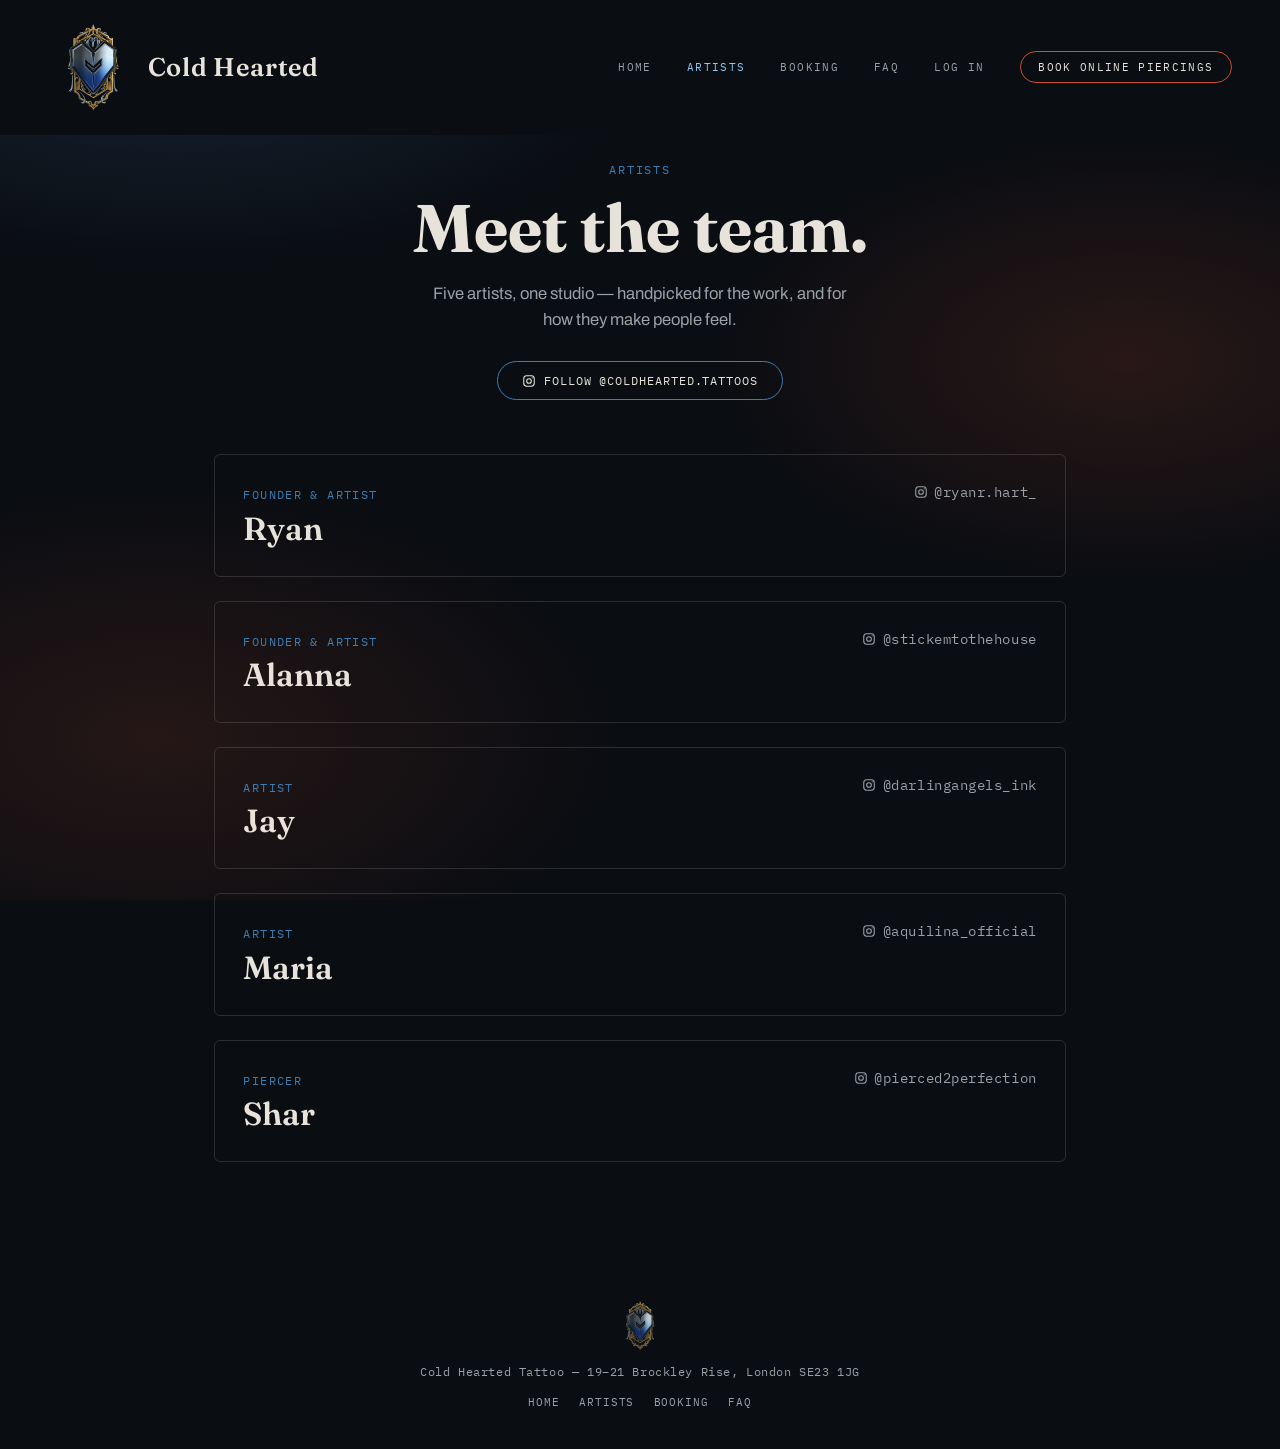
==== artists.html @ 955afc57 "Update coldhearted-tattoo" ====
<!DOCTYPE html>
<html lang="en">
<head>
<meta charset="UTF-8">
<meta name="viewport" content="width=device-width, initial-scale=1">
<title>Artists — Cold Hearted Tattoo</title>
<meta name="description" content="Meet the artists and piercer at Cold Hearted Tattoo, Brockley Rise, South East London.">
<link rel="preconnect" href="https://fonts.googleapis.com">
<link rel="preconnect" href="https://fonts.gstatic.com" crossorigin>
<link href="https://fonts.googleapis.com/css2?family=Fraunces:ital,opsz,wght@0,9..144,300;0,9..144,500;0,9..144,600;0,9..144,700;1,9..144,500&family=Archivo:wght@400;500;600&family=IBM+Plex+Mono:wght@400;500&display=swap" rel="stylesheet">
<link rel="stylesheet" href="css/style.css">
</head>
<body class="static-page artists-page">

<header class="site-header scrolled">
  <nav>
    <a href="index.html" class="nav-mark">
      <img src="assets/logo-mark.png" alt="Cold Hearted Tattoo mark">
      <span>Cold Hearted</span>
    </a>
    <div class="nav-links">
      <a href="index.html">Home</a>
      <a href="artists.html" class="nav-current">Artists</a>
      <a href="booking.html">Booking</a>
      <a href="faq.html">FAQ</a>
      <a href="login.html">Log In</a>
      <a href="piercings.html" class="nav-cta">Book Online Piercings</a>
    </div>
  </nav>
</header>

<main>
  <section class="static-hero">
    <span class="section-label">Artists</span>
    <h1>Meet the team.</h1>
    <p>Five artists, one studio — handpicked for the work, and for how they make people feel.</p>
    <a class="instagram-follow" href="https://www.instagram.com/coldhearted.tattoos/" target="_blank" rel="noopener">
      <svg viewBox="0 0 24 24" fill="none" stroke="currentColor" stroke-width="1.8"><rect x="3" y="3" width="18" height="18" rx="5"/><circle cx="12" cy="12" r="4"/><circle cx="17.5" cy="6.5" r="1" fill="currentColor" stroke="none"/></svg>
      Follow @coldhearted.tattoos
    </a>
  </section>

  <section class="static-content">
    <div class="artist-list">
      <div class="artist-card">
        <div class="artist-card-head">
          <div>
            <span class="artist-role">Founder &amp; Artist</span>
            <h2>Ryan</h2>
          </div>
          <a class="artist-instagram" href="https://www.instagram.com/ryanr.hart_/" target="_blank" rel="noopener">
            <svg viewBox="0 0 24 24" fill="none" stroke="currentColor" stroke-width="1.8"><rect x="3" y="3" width="18" height="18" rx="5"/><circle cx="12" cy="12" r="4"/><circle cx="17.5" cy="6.5" r="1" fill="currentColor" stroke="none"/></svg>
            @ryanr.hart_
          </a>
        </div>
      </div>

      <div class="artist-card">
        <div class="artist-card-head">
          <div>
            <span class="artist-role">Founder &amp; Artist</span>
            <h2>Alanna</h2>
          </div>
          <a class="artist-instagram" href="https://www.instagram.com/stickemtothehouse/" target="_blank" rel="noopener">
            <svg viewBox="0 0 24 24" fill="none" stroke="currentColor" stroke-width="1.8"><rect x="3" y="3" width="18" height="18" rx="5"/><circle cx="12" cy="12" r="4"/><circle cx="17.5" cy="6.5" r="1" fill="currentColor" stroke="none"/></svg>
            @stickemtothehouse
          </a>
        </div>
      </div>

      <div class="artist-card">
        <div class="artist-card-head">
          <div>
            <span class="artist-role">Artist</span>
            <h2>Jay</h2>
          </div>
          <a class="artist-instagram" href="https://www.instagram.com/darlingangels_ink/" target="_blank" rel="noopener">
            <svg viewBox="0 0 24 24" fill="none" stroke="currentColor" stroke-width="1.8"><rect x="3" y="3" width="18" height="18" rx="5"/><circle cx="12" cy="12" r="4"/><circle cx="17.5" cy="6.5" r="1" fill="currentColor" stroke="none"/></svg>
            @darlingangels_ink
          </a>
        </div>
      </div>

      <div class="artist-card">
        <div class="artist-card-head">
          <div>
            <span class="artist-role">Artist</span>
            <h2>Maria</h2>
          </div>
          <a class="artist-instagram" href="https://www.instagram.com/aquilina_official/" target="_blank" rel="noopener">
            <svg viewBox="0 0 24 24" fill="none" stroke="currentColor" stroke-width="1.8"><rect x="3" y="3" width="18" height="18" rx="5"/><circle cx="12" cy="12" r="4"/><circle cx="17.5" cy="6.5" r="1" fill="currentColor" stroke="none"/></svg>
            @aquilina_official
          </a>
        </div>
      </div>

      <div class="artist-card">
        <div class="artist-card-head">
          <div>
            <span class="artist-role">Piercer</span>
            <h2>Shar</h2>
          </div>
          <a class="artist-instagram" href="https://www.instagram.com/pierced2perfection/" target="_blank" rel="noopener">
            <svg viewBox="0 0 24 24" fill="none" stroke="currentColor" stroke-width="1.8"><rect x="3" y="3" width="18" height="18" rx="5"/><circle cx="12" cy="12" r="4"/><circle cx="17.5" cy="6.5" r="1" fill="currentColor" stroke="none"/></svg>
            @pierced2perfection
          </a>
        </div>
      </div>
    </div>
  </section>
</main>

<footer class="site-footer">
  <img src="assets/logo-mark.png" alt="Cold Hearted Tattoo mark" class="footer-mark">
  <p>Cold Hearted Tattoo — 19–21 Brockley Rise, London SE23 1JG</p>
  <div class="footer-links">
    <a href="index.html">Home</a>
    <a href="artists.html">Artists</a>
    <a href="booking.html">Booking</a>
    <a href="faq.html">FAQ</a>
  </div>
</footer>

</body>
</html>
---- css/style.css ----
:root {
  --ink: #0A0D12;
  --ink-raised: #12161D;
  --steel: #3E7CB1;
  --frost: #8FC8F0;
  --ember: #C8502E;
  --ember-bright: #E06A44;
  --brass: #B99A4B;
  --bone: #E7E3DA;
  --bone-dim: #9AA0A8;

  --font-display: 'Fraunces', ui-serif, serif;
  --font-body: 'Archivo', -apple-system, sans-serif;
  --font-mono: 'IBM Plex Mono', ui-monospace, monospace;
}

* { box-sizing: border-box; }
html { scroll-behavior: auto; }
body {
  margin: 0;
  background:
    radial-gradient(ellipse 60% 38% at 14% 6%, rgba(62, 124, 177, 0.20), transparent 62%),
    radial-gradient(ellipse 55% 42% at 88% 40%, rgba(200, 80, 46, 0.16), transparent 60%),
    radial-gradient(ellipse 60% 46% at 12% 82%, rgba(200, 80, 46, 0.14), transparent 62%),
    var(--ink);
  background-attachment: fixed;
  color: var(--bone);
  font-family: var(--font-body);
  overflow-x: hidden;
}
img { max-width: 100%; display: block; }
a { color: inherit; text-decoration: none; }

a:focus-visible,
button:focus-visible {
  outline: 2px solid var(--frost);
  outline-offset: 3px;
}

/* ---------- Loader ---------- */
#loader {
  position: fixed; inset: 0; z-index: 9999;
  background: var(--ink);
  display: flex; flex-direction: column; align-items: center; justify-content: center;
  gap: 1.5rem;
  transition: opacity 0.6s ease, visibility 0.6s ease;
}
#loader.hidden { opacity: 0; visibility: hidden; pointer-events: none; }
.loader-brand {
  font-family: var(--font-display);
  font-weight: 600;
  font-size: clamp(1.5rem, 4vw, 2.5rem);
  letter-spacing: 0.04em;
  color: var(--bone);
}
#loader-bar {
  width: min(280px, 60vw);
  height: 1px;
  background: rgba(231, 227, 218, 0.15);
  position: relative;
}
#loader-bar-fill {
  position: absolute; left: 0; top: 0; bottom: 0;
  width: 0%;
  background: var(--steel);
  transition: width 0.15s linear;
}
#loader-percent {
  font-family: var(--font-mono);
  font-size: 0.75rem;
  letter-spacing: 0.1em;
  color: var(--bone-dim);
}

/* ---------- Header ---------- */
.site-header {
  position: fixed; top: 0; left: 0; right: 0; z-index: 500;
  padding: 1.4rem clamp(1.25rem, 4vw, 3rem);
  background: linear-gradient(to bottom, rgba(10,13,18,0.85), transparent);
}
/* Past the hero, section text can drift up near the header as it scrolls out
   (see setupSectionAnimation in app.js) -- the fade-to-transparent gradient
   doesn't fully occlude it. Once scrolled, switch to a solid fill so the nav
   always stays legible; the transparent-over-hero look is only needed at the
   very top anyway. */
.site-header.scrolled { background: var(--ink); }
.site-header nav {
  display: flex; align-items: center; justify-content: space-between;
}
.nav-mark { display: flex; align-items: center; gap: 0.6rem; }
.nav-mark img { width: 90px; height: 90px; object-fit: contain; }
.nav-mark span {
  font-family: var(--font-display); font-weight: 600;
  font-size: 1.6rem; letter-spacing: 0.03em;
}
.nav-links { display: flex; align-items: center; gap: clamp(1.2rem, 3vw, 2.2rem); }
.nav-links a {
  font-family: var(--font-mono); font-size: 0.7rem;
  letter-spacing: 0.12em; text-transform: uppercase;
  color: var(--bone-dim);
  transition: color 0.25s ease;
}
.nav-links a:hover { color: var(--frost); }
.nav-links a.nav-current { color: var(--frost); }
.nav-external::after { content: " \2197"; font-size: 0.85em; }
.nav-cta {
  border: 1px solid var(--ember); border-radius: 999px;
  padding: 0.5rem 1.1rem; color: var(--bone) !important;
}
.nav-cta:hover { background: var(--ember); color: var(--ink) !important; }

/* ---------- Hero ---------- */
.hero-standalone {
  position: relative; z-index: 10;
  height: 100vh; width: 100%;
  background: var(--ink);
  display: flex; flex-direction: column; align-items: center; justify-content: center;
  text-align: center; padding: 0 1.5rem;
}
.hero-standalone .section-label {
  font-family: var(--font-mono); font-size: 0.75rem; letter-spacing: 0.18em;
  text-transform: uppercase; color: var(--steel); margin-bottom: 1.4rem;
}
.hero-heading {
  font-family: var(--font-display); font-weight: 700; font-style: normal;
  font-size: clamp(3.2rem, 12vw, 9rem);
  line-height: 0.92; letter-spacing: -0.01em;
  margin: 0; color: var(--bone);
}
.hero-heading span { display: inline-block; }
.hero-heading span:last-child { color: var(--frost); }
.hero-sub {
  font-family: var(--font-mono); font-size: clamp(0.75rem, 1.4vw, 0.95rem);
  letter-spacing: 0.4em; color: var(--bone-dim);
  margin: 0.8rem 0 0;
}
.hero-tagline {
  font-family: var(--font-body); font-style: italic;
  font-size: clamp(1rem, 1.6vw, 1.2rem); color: var(--bone-dim);
  max-width: 32ch; margin: 1.6rem 0 0;
}
.scroll-indicator {
  position: absolute; bottom: clamp(1.5rem, 4vh, 3rem); left: 50%; transform: translateX(-50%);
  display: flex; flex-direction: column; align-items: center; gap: 0.5rem;
  color: var(--bone-dim);
}
.scroll-indicator span { font-family: var(--font-mono); font-size: 0.65rem; letter-spacing: 0.2em; text-transform: uppercase; }
.scroll-indicator svg { animation: bob 2s ease-in-out infinite; }
@keyframes bob { 0%,100% { transform: translateY(0); } 50% { transform: translateY(6px); } }

/* ---------- Badge ---------- */
.canvas-wrap {
  position: fixed; inset: 0; z-index: 1;
  display: flex; align-items: center; justify-content: center;
  background: var(--ink);
  -webkit-perspective: 1800px;
  perspective: 1800px;
}
.badge-stage {
  position: relative;
  -webkit-transform-style: preserve-3d;
  transform-style: preserve-3d;
  will-change: transform;
}
.badge-face {
  position: absolute; inset: 0;
  width: 100%; height: 100%;
  display: block;
  -webkit-backface-visibility: hidden;
  backface-visibility: hidden;
}
.badge-front { transform: rotateY(0deg); }
/* Local +180 cancels the stage's own +180 at the halfway point, so the back
   face reads right-side-up instead of mirrored -- not a horizontally
   flipped image, the two rotations just add up to a net 0deg. */
.badge-back { transform: rotateY(180deg); }

/* ---------- Dark overlay ---------- */
#dark-overlay {
  position: fixed; inset: 0; z-index: 2;
  background: var(--ink);
  opacity: 0; pointer-events: none;
}

/* ---------- Marquee ---------- */
.marquee-wrap {
  position: fixed; top: 80%; left: 0; width: 100%; z-index: 4;
  transform: translateY(-50%);
  overflow: hidden; white-space: nowrap; pointer-events: none;
  opacity: 0;
}
.marquee-text {
  display: inline-block;
  font-family: var(--font-display); font-weight: 600; font-style: italic;
  font-size: 5.5vw; letter-spacing: -0.01em; text-transform: uppercase;
  color: transparent;
  -webkit-text-stroke: 1.5px rgba(231, 227, 218, 0.5);
}

/* ---------- Scroll container & sections ---------- */
#scroll-container { position: relative; height: 800vh; z-index: 3; }
.scroll-section {
  position: absolute; top: 0; left: 0; width: 100%;
}
/* The badge is a wide horizontal lockup (~1.8:1), not a tall/narrow product --
   at any scale that keeps it legible it spans most of the viewport width, so
   side-by-side left/right text zones would collide with it. Content instead
   sits in a band above or below the badge's vertical center. */
.align-top, .align-bottom {
  padding-left: clamp(1.5rem, 8vw, 9rem);
  padding-right: clamp(1.5rem, 8vw, 9rem);
}
.align-top .section-inner, .align-bottom .section-inner { max-width: 21rem; }
.align-top { align-items: flex-start; padding-top: clamp(3rem, 9vh, 6rem); }
.align-bottom { align-items: flex-end; padding-bottom: clamp(5rem, 16vh, 10rem); }
/* Mirrors the left-hand text column but on the right, for supporting imagery
   paired alongside a text section at the same enter/leave window. */
.side-right { justify-content: flex-end; }
.section-media-img {
  width: 20rem; max-width: 70vw;
  border-radius: 6px;
  border: 1px solid rgba(231, 227, 218, 0.15);
  box-shadow: 0 20px 60px rgba(0, 0, 0, 0.45);
}

.section-content { display: flex; min-height: 88vh; }
.section-label {
  display: block; font-family: var(--font-mono); font-size: 0.72rem;
  letter-spacing: 0.16em; text-transform: uppercase;
  margin-bottom: 1rem; color: var(--accent, var(--steel));
}
.section-heading {
  font-family: var(--font-display); font-weight: 600;
  font-size: clamp(1.9rem, 3.6vw, 3.4rem); line-height: 1.08;
  margin: 0 0 1.1rem; color: var(--bone);
}
.section-body {
  font-family: var(--font-body); font-size: clamp(0.95rem, 1.15vw, 1.08rem);
  line-height: 1.6; color: var(--bone-dim); margin: 0;
}
.section-note {
  font-family: var(--font-mono); font-size: 0.8rem; letter-spacing: 0.06em;
  color: var(--accent, var(--steel)); margin-top: 1.2rem;
}

.scroll-section:nth-of-type(1) { --accent: var(--steel); }
.scroll-section:nth-of-type(2) { --accent: #8A6E7C; }
.scroll-section:nth-of-type(3) { --accent: var(--ember); }
.scroll-section:nth-of-type(5) { --accent: var(--steel); }

/* Stats */
.section-stats {
  min-height: 70vh; display: flex; align-items: center; justify-content: center;
}
.stats-grid {
  display: flex; gap: clamp(2.5rem, 6vw, 6rem); text-align: center;
}
.stat { display: flex; flex-direction: column; align-items: center; }
.stat-number {
  font-family: var(--font-display); font-weight: 700;
  font-size: clamp(3rem, 7vw, 5.5rem); color: var(--frost); line-height: 1;
}
.stat-label {
  font-family: var(--font-mono); font-size: 0.72rem; letter-spacing: 0.1em;
  text-transform: uppercase; color: var(--bone-dim); margin-top: 0.8rem;
}

/* CTA */
.section-cta {
  min-height: 80vh; display: flex; align-items: center; justify-content: center;
  text-align: center;
}
.section-cta .section-inner { max-width: 42rem; display: flex; flex-direction: column; align-items: center; }
.cta-seal {
  width: clamp(96px, 12vw, 160px); margin-bottom: 1.6rem;
  filter: drop-shadow(0 0 28px rgba(200, 80, 46, 0.35));
}
.section-cta .section-label { color: var(--ember-bright); text-align: center; }
.cta-heading {
  font-family: var(--font-display); font-weight: 700;
  font-size: clamp(2.4rem, 6vw, 5rem); line-height: 1; color: var(--bone);
  margin: 0 0 2rem;
}
.cta-links { display: flex; flex-direction: column; align-items: center; gap: 1rem; }
.cta-button {
  font-family: var(--font-body); font-weight: 600; font-size: 1.05rem;
  background: var(--ember); color: var(--ink);
  padding: 1rem 2.2rem; border-radius: 999px;
  transition: background 0.25s ease, transform 0.25s ease;
}
.cta-button:hover { background: var(--ember-bright); transform: translateY(-2px); }
.cta-phone {
  font-family: var(--font-mono); font-size: 0.85rem; letter-spacing: 0.06em;
  color: var(--bone-dim);
}
.cta-phone:hover { color: var(--frost); }

/* ---------- Footer ---------- */
.site-footer {
  position: relative; z-index: 3;
  background: var(--ink);
  padding: 3rem 1.5rem 2.5rem;
  display: flex; flex-direction: column; align-items: center; gap: 0.8rem;
  text-align: center;
}
.footer-mark { width: 51px; height: 51px; object-fit: contain; opacity: 0.85; }
.site-footer p {
  font-family: var(--font-mono); font-size: 0.72rem; letter-spacing: 0.05em;
  color: var(--bone-dim); margin: 0;
}
.footer-links { display: flex; gap: 1.2rem; margin-top: 0.2rem; }
.footer-links a {
  font-family: var(--font-mono); font-size: 0.7rem; letter-spacing: 0.08em;
  text-transform: uppercase; color: var(--bone-dim);
}
.footer-links a:hover { color: var(--frost); }

/* ---------- Studio Updates ---------- */
.studio-updates {
  position: relative; z-index: 3; background: var(--ink-raised);
  padding: clamp(3rem, 7vh, 5rem) clamp(1.5rem, 8vw, 9rem);
  max-width: 54rem; margin: 0 auto;
}
.studio-updates .section-label { color: var(--ember-bright); }
.studio-updates p {
  font-family: var(--font-body); font-size: 0.98rem; line-height: 1.7;
  color: var(--bone-dim); margin: 0 0 1rem;
}
.studio-updates p:last-child { margin-bottom: 0; }

/* ---------- Gallery ---------- */
.gallery-section {
  position: relative; z-index: 3; background: var(--ink);
  padding: clamp(4rem, 8vh, 6rem) 0 clamp(2rem, 5vh, 3rem);
}
.gallery-label { display: block; text-align: center; }
.gallery-carousel {
  position: relative; display: flex; align-items: center; gap: 1rem;
  max-width: 76rem; margin: 1.5rem auto 0; padding: 0 clamp(1rem, 4vw, 2rem);
}
.gallery-track {
  display: flex; gap: 1rem; flex: 1;
  overflow-x: auto; overflow-y: hidden; scroll-behavior: smooth;
  scroll-snap-type: x mandatory;
  scrollbar-width: none; -ms-overflow-style: none;
}
.gallery-track::-webkit-scrollbar { display: none; }
.gallery-track img {
  width: calc((100% - 2rem) / 3); flex: 0 0 calc((100% - 2rem) / 3);
  aspect-ratio: 3 / 4; object-fit: cover; border-radius: 2px;
  scroll-snap-align: start;
}
.gallery-arrow {
  flex-shrink: 0; width: 2.6rem; height: 2.6rem; border-radius: 999px;
  border: 1px solid rgba(231, 227, 218, 0.25); background: transparent;
  color: var(--bone); font-size: 1.4rem; line-height: 1; cursor: pointer;
  display: flex; align-items: center; justify-content: center;
  transition: border-color 0.25s ease, color 0.25s ease;
}
.gallery-arrow:hover { border-color: var(--frost); color: var(--frost); }

/* ---------- Static pages (Booking, FAQ, Log In, Piercings) ---------- */
.static-page .site-header { background: var(--ink); }
.static-hero {
  /* Generous, viewport-independent minimum so the label/heading always clear
     the fixed header, regardless of exact window size. */
  padding: clamp(10rem, 18vh, 13rem) clamp(1.5rem, 8vw, 9rem) clamp(3rem, 6vh, 4rem);
  max-width: 48rem;
}
.static-hero .section-label { color: var(--steel); }
.static-hero h1 {
  font-family: var(--font-display); font-weight: 700;
  font-size: clamp(2.4rem, 6vw, 4.2rem); line-height: 1.05; color: var(--bone);
  margin: 0 0 1rem;
}
.static-hero p {
  font-family: var(--font-body); font-size: clamp(1rem, 1.3vw, 1.15rem);
  color: var(--bone-dim); line-height: 1.6; max-width: 42ch; margin: 0;
}
.static-content { padding: 0 clamp(1.5rem, 8vw, 9rem) clamp(5rem, 10vh, 7rem); max-width: 48rem; }

/* Booking */
.booking-hours { display: flex; flex-direction: column; gap: 0; margin: 0 0 3rem; }
.booking-hours-row {
  display: flex; justify-content: space-between; align-items: baseline; gap: 1.5rem;
  font-family: var(--font-mono); font-size: 0.85rem; letter-spacing: 0.04em;
  color: var(--bone-dim); padding: 0.7rem 0;
  border-bottom: 1px solid rgba(231, 227, 218, 0.1);
}
.booking-hours-row span:first-child { color: var(--bone); flex: 0 0 auto; min-width: 9.5rem; }
.booking-hours-row span:last-child { text-align: right; line-height: 1.6; }
.booking-steps { display: grid; grid-template-columns: repeat(2, 1fr); gap: 1.5rem; margin: 0 0 3rem; }
.booking-step { padding: 1.5rem; border: 1px solid rgba(231, 227, 218, 0.12); border-radius: 4px; }
.booking-step-num { font-family: var(--font-mono); font-size: 0.75rem; color: var(--ember-bright); letter-spacing: 0.1em; }
.booking-step h3 { font-family: var(--font-display); font-weight: 600; font-size: 1.15rem; color: var(--bone); margin: 0.5rem 0 0.4rem; }
.booking-step p { font-size: 0.92rem; color: var(--bone-dim); margin: 0; line-height: 1.5; }
.booking-contact { display: flex; flex-direction: column; align-items: flex-start; gap: 1rem; margin-top: auto; }

/* FAQ */
.faq-group { margin: 0 0 3rem; }
.faq-group h2 {
  font-family: var(--font-mono); font-size: 0.78rem; letter-spacing: 0.14em;
  text-transform: uppercase; color: var(--steel); margin: 0 0 1.2rem;
}
.faq-item { border-bottom: 1px solid rgba(231, 227, 218, 0.12); padding: 1.1rem 0; }
.faq-item summary {
  font-family: var(--font-display); font-weight: 600; font-size: 1.05rem;
  color: var(--bone); cursor: pointer; list-style: none;
  display: flex; justify-content: space-between; align-items: center; gap: 1rem;
}
.faq-item summary::-webkit-details-marker { display: none; }
.faq-item summary::after {
  content: "+"; font-family: var(--font-mono); font-size: 1.2rem;
  color: var(--bone-dim); flex-shrink: 0; transition: transform 0.25s ease;
}
.faq-item[open] summary::after { transform: rotate(45deg); }
.faq-item p { font-family: var(--font-body); font-size: 0.95rem; color: var(--bone-dim); line-height: 1.6; margin: 0.8rem 0 0; }

/* FAQ page uses the full width rather than a left-pinned column -- wider,
   centered content block; hero copy centered, answers stay left-aligned
   since centered paragraph text is harder to read. */
.faq-page .static-hero, .faq-page .static-content { max-width: 66rem; margin-left: auto; margin-right: auto; }
.faq-page .static-hero { text-align: center; }
.faq-page .static-hero p { margin-left: auto; margin-right: auto; }
@media (min-width: 900px) {
  .faq-items { display: grid; grid-template-columns: 1fr 1fr; column-gap: 3rem; }
  .faq-item--full { grid-column: 1 / -1; }
}

/* Booking page: wider, two-column so the Contact form sits beside the
   hours/steps text rather than stacked beneath everything. */
.booking-page .static-hero, .booking-page .static-content { max-width: 64rem; margin-left: auto; margin-right: auto; }
.booking-layout { display: grid; grid-template-columns: 1.1fr 1fr; gap: 3.5rem; align-items: stretch; }
.booking-main { display: flex; flex-direction: column; }

/* Contact form (Booking page) */
.contact-form-section {
  margin-top: 3rem;
  padding: 1.75rem;
  border: 1px solid rgba(231, 227, 218, 0.15);
  border-radius: 6px;
}
.booking-aside .contact-form-section { margin-top: 0; }
.contact-form-section h2 {
  font-family: var(--font-display); font-weight: 600; font-size: 1.6rem;
  color: var(--bone); margin: 0 0 1.5rem;
}
.contact-form { display: flex; flex-direction: column; gap: 1.4rem; max-width: 34rem; }
.contact-form-row { display: flex; gap: 1.4rem; }
.contact-form-row .field { flex: 1; }
.field { display: flex; flex-direction: column; gap: 0.5rem; }
.field label {
  font-family: var(--font-mono); font-size: 0.72rem; letter-spacing: 0.08em;
  text-transform: uppercase; color: var(--bone-dim);
}
.field input, .field textarea {
  font-family: var(--font-body); font-size: 0.95rem; color: var(--bone);
  background: transparent; border: none; border-bottom: 1px solid rgba(231, 227, 218, 0.25);
  padding: 0.5rem 0.1rem; resize: vertical;
}
.field input:focus, .field textarea:focus {
  outline: none; border-bottom-color: var(--frost);
}
.contact-form button.cta-button { align-self: flex-start; border: none; cursor: pointer; margin-top: 0.5rem; }

/* Map (Booking page) -- nested in the aside, below the Contact form. */
.map-section {
  margin-top: 1.75rem;
  padding: 1.75rem;
  border: 1px solid rgba(231, 227, 218, 0.15);
  border-radius: 6px;
}
.map-section-head {
  display: flex; flex-wrap: wrap; align-items: baseline; justify-content: space-between;
  gap: 1rem; margin: 0 0 1.25rem;
}
.map-section-head h2 {
  font-family: var(--font-display); font-weight: 600; font-size: 1.6rem;
  color: var(--bone); margin: 0;
}
.map-embed {
  position: relative; width: 100%; aspect-ratio: 1 / 1;
  border-radius: 4px; overflow: hidden;
  border: 1px solid rgba(231, 227, 218, 0.12);
}
.map-embed iframe { position: absolute; inset: 0; width: 100%; height: 100%; border: 0; }
.map-directions {
  display: inline-flex; align-items: center; gap: 0.4rem;
  font-family: var(--font-mono); font-size: 0.8rem; letter-spacing: 0.05em;
  color: var(--bone-dim);
}
.map-directions:hover { color: var(--frost); }

/* Artists page -- same wide, centered treatment as FAQ. */
.artists-page .static-hero, .artists-page .static-content { max-width: 66rem; margin-left: auto; margin-right: auto; }
.artists-page .static-hero { text-align: center; }
.artists-page .static-hero p { margin-left: auto; margin-right: auto; }

.instagram-follow {
  display: inline-flex; align-items: center; gap: 0.5rem;
  margin-top: 1.75rem;
  font-family: var(--font-mono); font-size: 0.72rem; letter-spacing: 0.08em; text-transform: uppercase;
  color: var(--bone); border: 1px solid var(--steel); border-radius: 999px;
  padding: 0.7rem 1.5rem;
  transition: background 0.25s ease, color 0.25s ease;
}
.instagram-follow:hover { background: var(--steel); color: var(--ink); }
.instagram-follow svg { width: 14px; height: 14px; flex-shrink: 0; }

.artist-list { display: flex; flex-direction: column; gap: 1.5rem; }
.artist-card {
  padding: 1.75rem;
  border: 1px solid rgba(231, 227, 218, 0.15);
  border-radius: 6px;
}
.artist-card-head {
  display: flex; flex-wrap: wrap; align-items: baseline; justify-content: space-between; gap: 1rem;
}
.artist-role {
  display: block;
  font-family: var(--font-mono); font-size: 0.72rem; letter-spacing: 0.12em; text-transform: uppercase;
  color: var(--steel); margin: 0 0 0.4rem;
}
.artist-card-head h2 {
  font-family: var(--font-display); font-weight: 600; font-size: 2rem;
  color: var(--bone); margin: 0;
}
.artist-instagram {
  display: inline-flex; align-items: center; gap: 0.4rem;
  font-family: var(--font-mono); font-size: 0.85rem; letter-spacing: 0.04em;
  color: var(--bone-dim);
}
.artist-instagram svg { width: 14px; height: 14px; flex-shrink: 0; }
.artist-instagram:hover { color: var(--frost); }
.artist-highlights {
  display: grid; grid-template-columns: repeat(auto-fill, minmax(220px, 1fr)); gap: 1rem;
  margin-top: 1.5rem;
}
.artist-highlights .instagram-media { margin: 0 !important; width: 100% !important; min-width: 0 !important; }
@media (max-width: 600px) {
  .artist-card-head { flex-direction: column; align-items: flex-start; gap: 0.6rem; }
}

/* Price list (Piercings page) */
.price-group { margin: 0 0 2.5rem; }
.price-group h2 {
  font-family: var(--font-mono); font-size: 0.78rem; letter-spacing: 0.14em;
  text-transform: uppercase; color: var(--steel); margin: 0 0 1rem;
}
.price-row {
  display: flex; justify-content: space-between; gap: 1.5rem;
  padding: 0.7rem 0; border-bottom: 1px solid rgba(231, 227, 218, 0.1);
  font-family: var(--font-body); font-size: 0.95rem; color: var(--bone);
}
.price-row span:last-child { color: var(--bone-dim); font-family: var(--font-mono); font-size: 0.85rem; white-space: nowrap; }
.price-note {
  font-family: var(--font-body); font-size: 0.92rem; color: var(--bone-dim);
  line-height: 1.6; margin: 0 0 2.5rem;
}

/* ---------- Reduced motion ---------- */
@media (prefers-reduced-motion: reduce) {
  .scroll-indicator svg { animation: none; }
  #loader { transition: none; }
  * { scroll-behavior: auto !important; }
}

/* ---------- Mobile ---------- */
@media (max-width: 768px) {
  #scroll-container { height: 550vh; }
  .align-top, .align-bottom { padding-left: 6vw; padding-right: 6vw; align-items: center; }
  .align-top .section-inner, .align-bottom .section-inner { max-width: 100%; }
  .section-content { text-align: center; justify-content: center; }
  .section-content .section-inner { display: flex; flex-direction: column; align-items: center; }
  .scroll-section {
    background: rgba(10, 13, 18, 0.72);
    backdrop-filter: blur(2px);
    padding-top: 3rem; padding-bottom: 3rem;
  }
  .marquee-text { font-size: 8vw; }
  .stats-grid { flex-direction: column; gap: 2.5rem; }
  .nav-links { gap: 1rem; }
  .nav-links a:not(.nav-cta) { display: none; }
  .gallery-track img { width: 100%; flex: 0 0 100%; }
  /* Shares Who We Are's exact scroll window (see data-enter/leave in
     index.html), so on mobile -- where sections collapse to one centered
     column -- both would stack on top of each other at the same position.
     Simplest fix: keep the portfolio image a desktop-only accent, same as
     how the main nav links already simplify away on mobile. */
  .section-media { display: none; }
  .booking-steps { grid-template-columns: 1fr; }
  .static-hero, .static-content { padding-left: 6vw; padding-right: 6vw; }
  .contact-form-row { flex-direction: column; gap: 1.4rem; }
  .booking-layout { grid-template-columns: 1fr; }
}
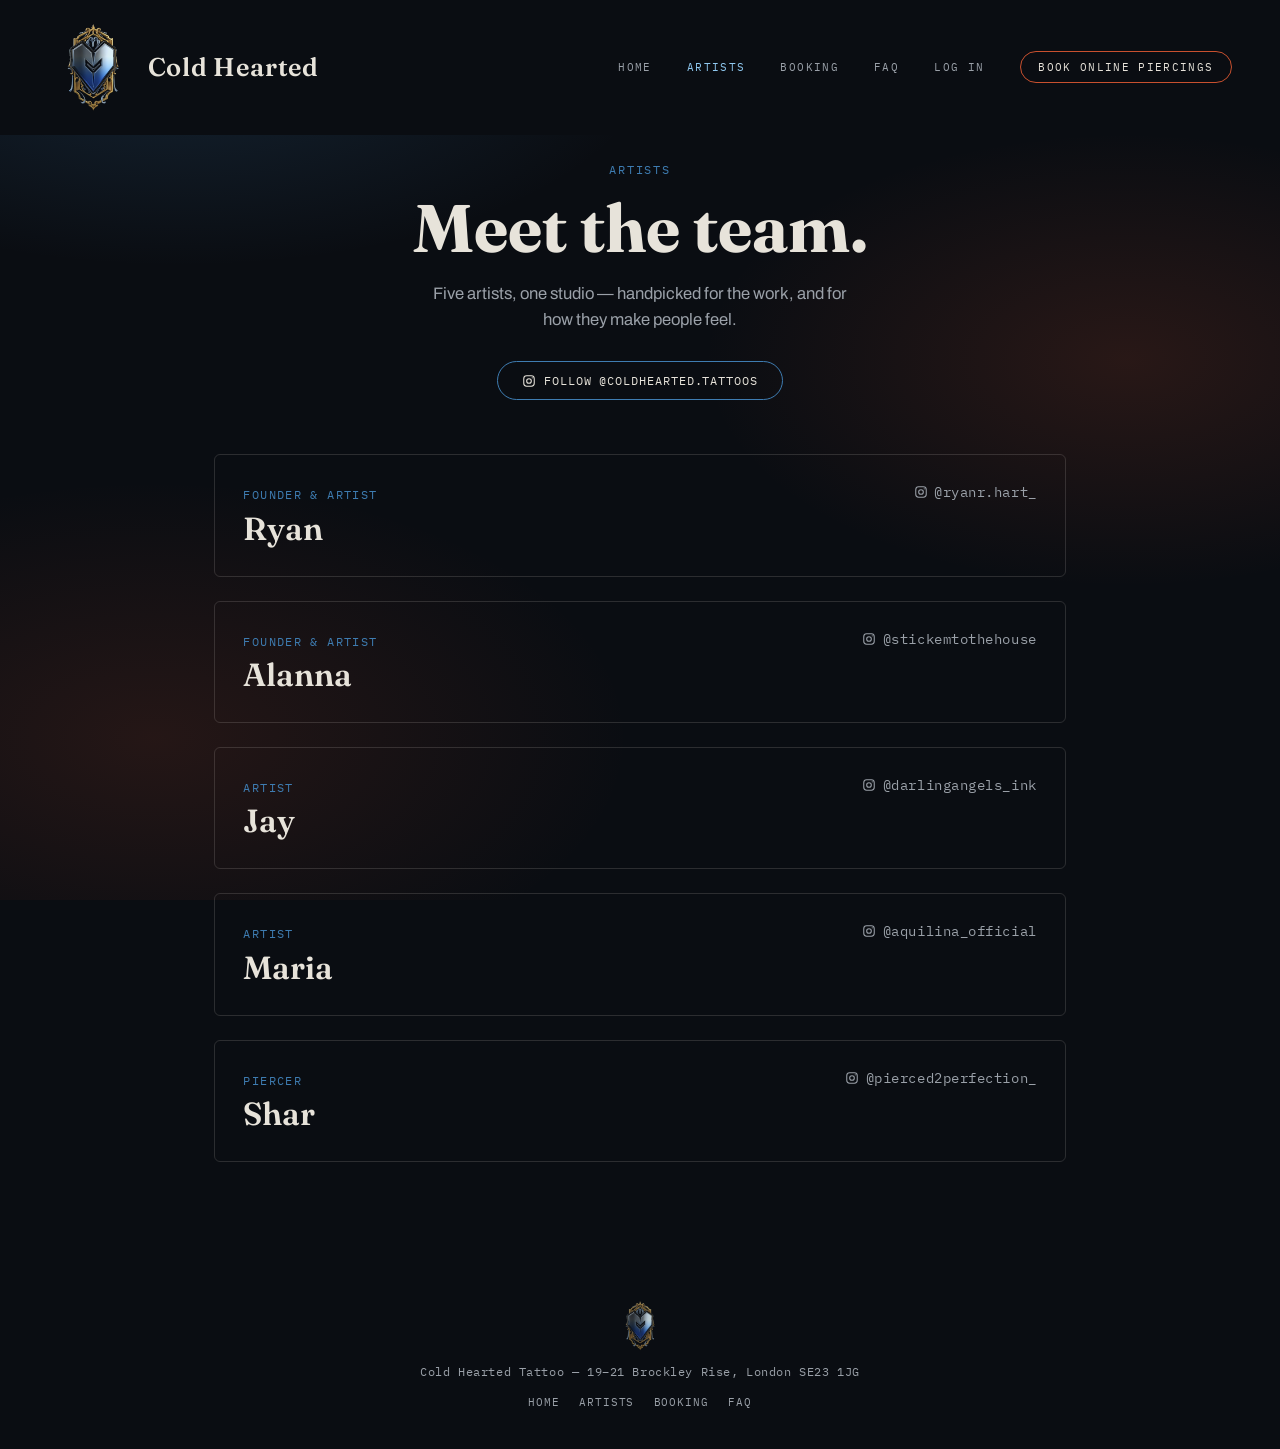
==== commit 7632782a: "Update coldhearted-tattoo" ====
--- a/artists.html
+++ b/artists.html
@@ -100,9 +100,9 @@
             <span class="artist-role">Piercer</span>
             <h2>Shar</h2>
           </div>
-          <a class="artist-instagram" href="https://www.instagram.com/pierced2perfection/" target="_blank" rel="noopener">
+          <a class="artist-instagram" href="https://www.instagram.com/pierced2perfection_/" target="_blank" rel="noopener">
             <svg viewBox="0 0 24 24" fill="none" stroke="currentColor" stroke-width="1.8"><rect x="3" y="3" width="18" height="18" rx="5"/><circle cx="12" cy="12" r="4"/><circle cx="17.5" cy="6.5" r="1" fill="currentColor" stroke="none"/></svg>
-            @pierced2perfection
+            @pierced2perfection_
           </a>
         </div>
       </div>
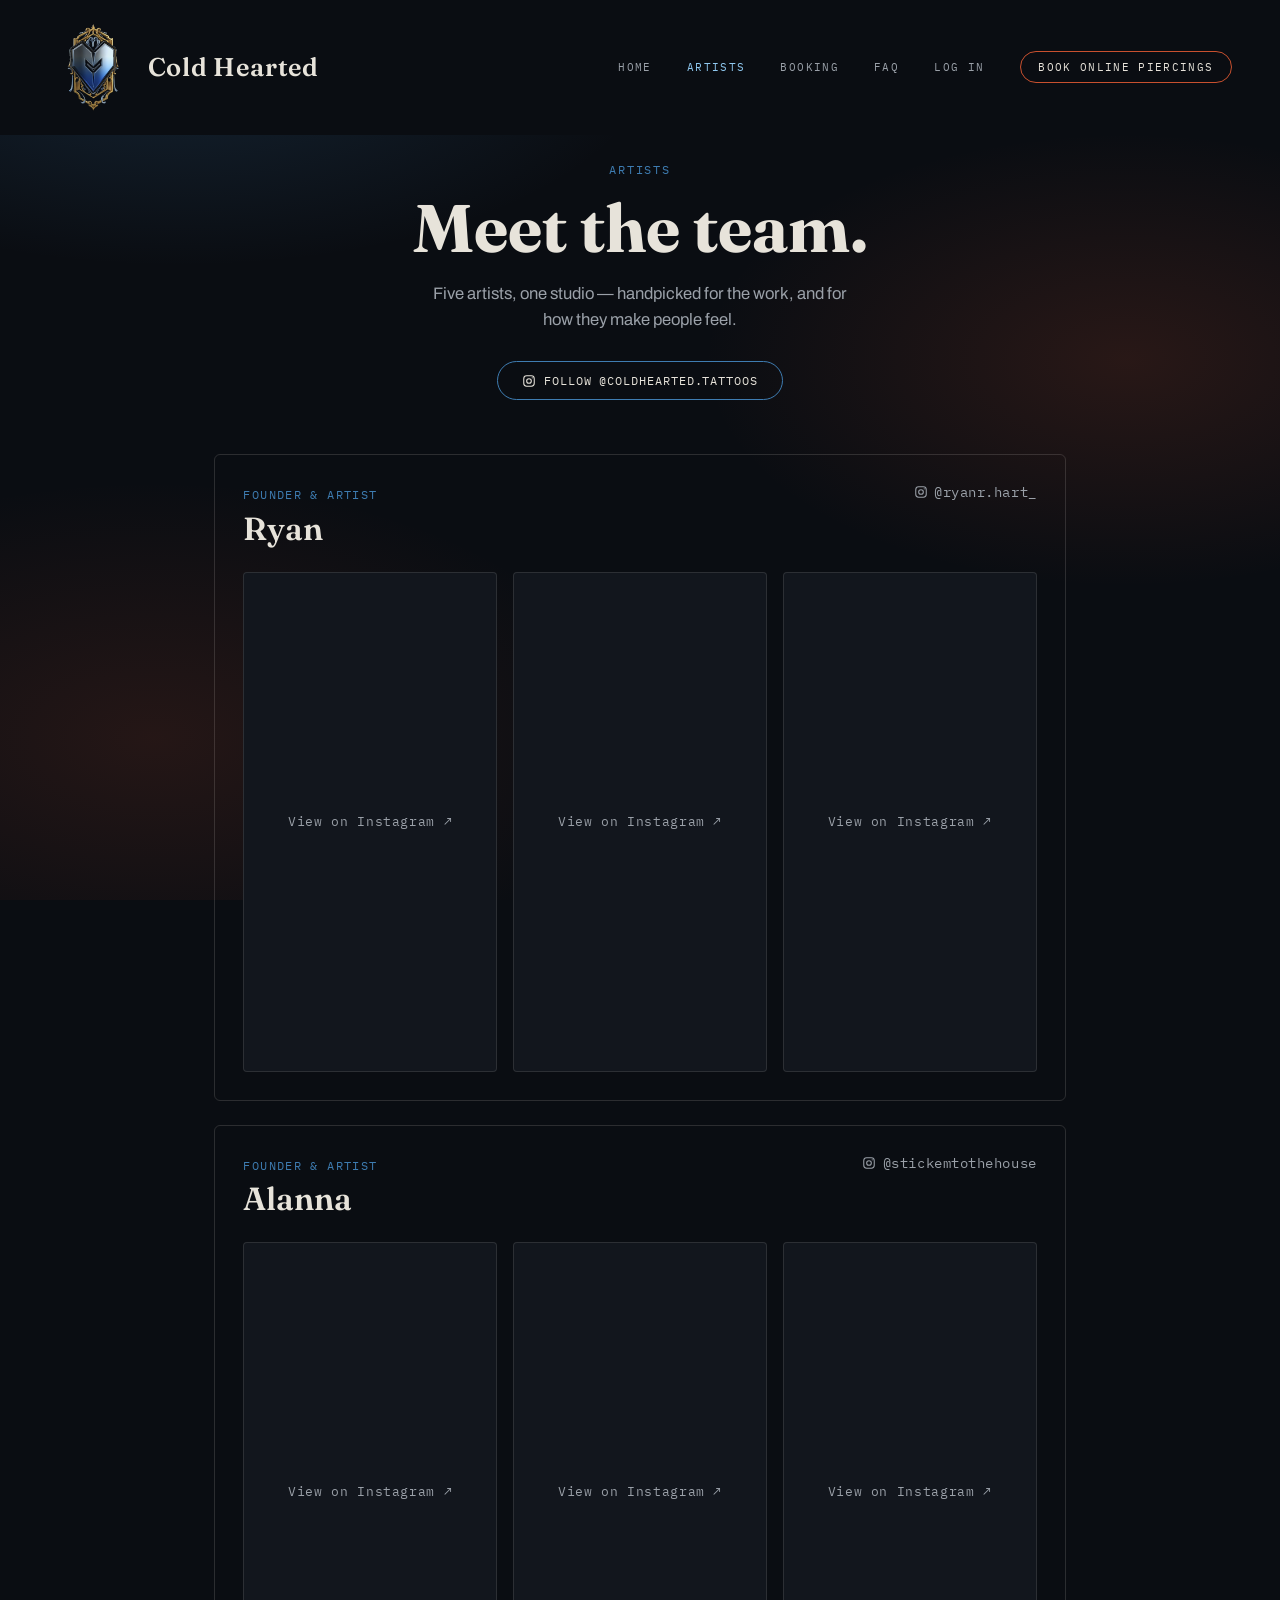
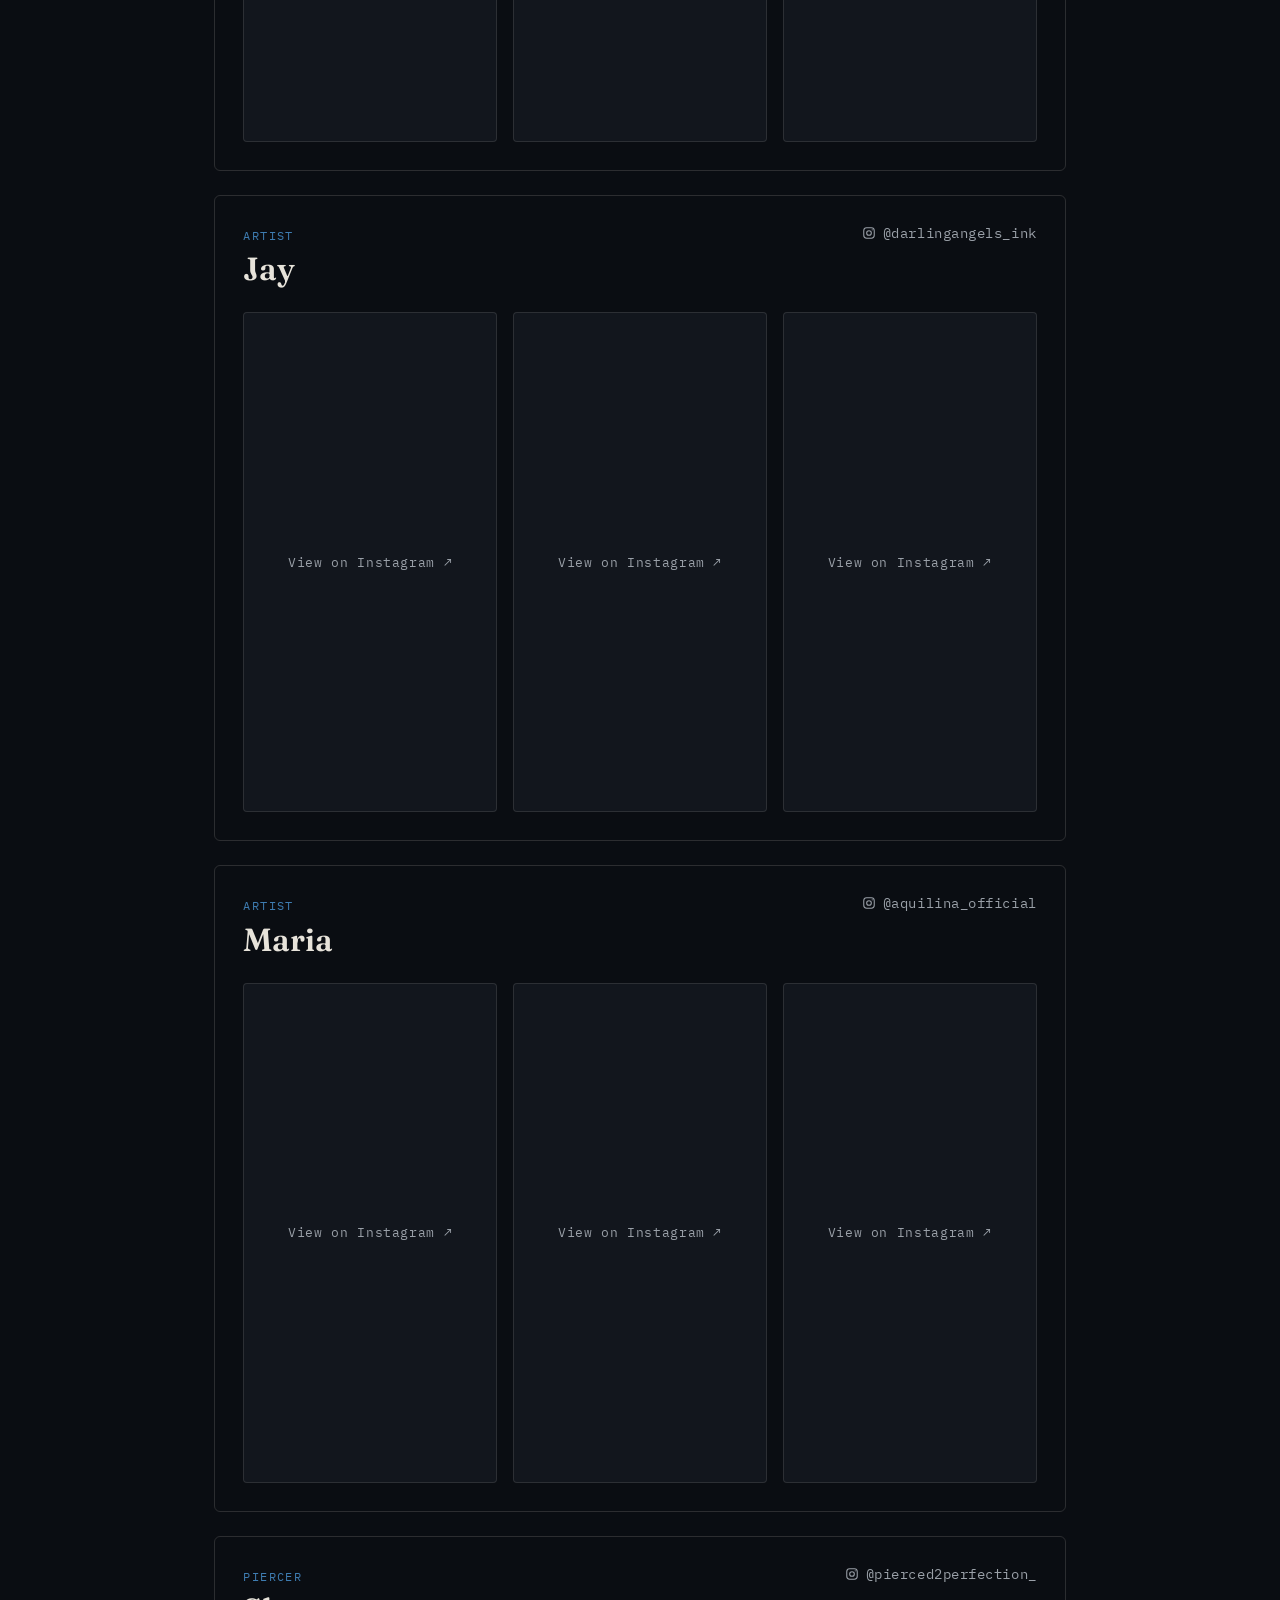
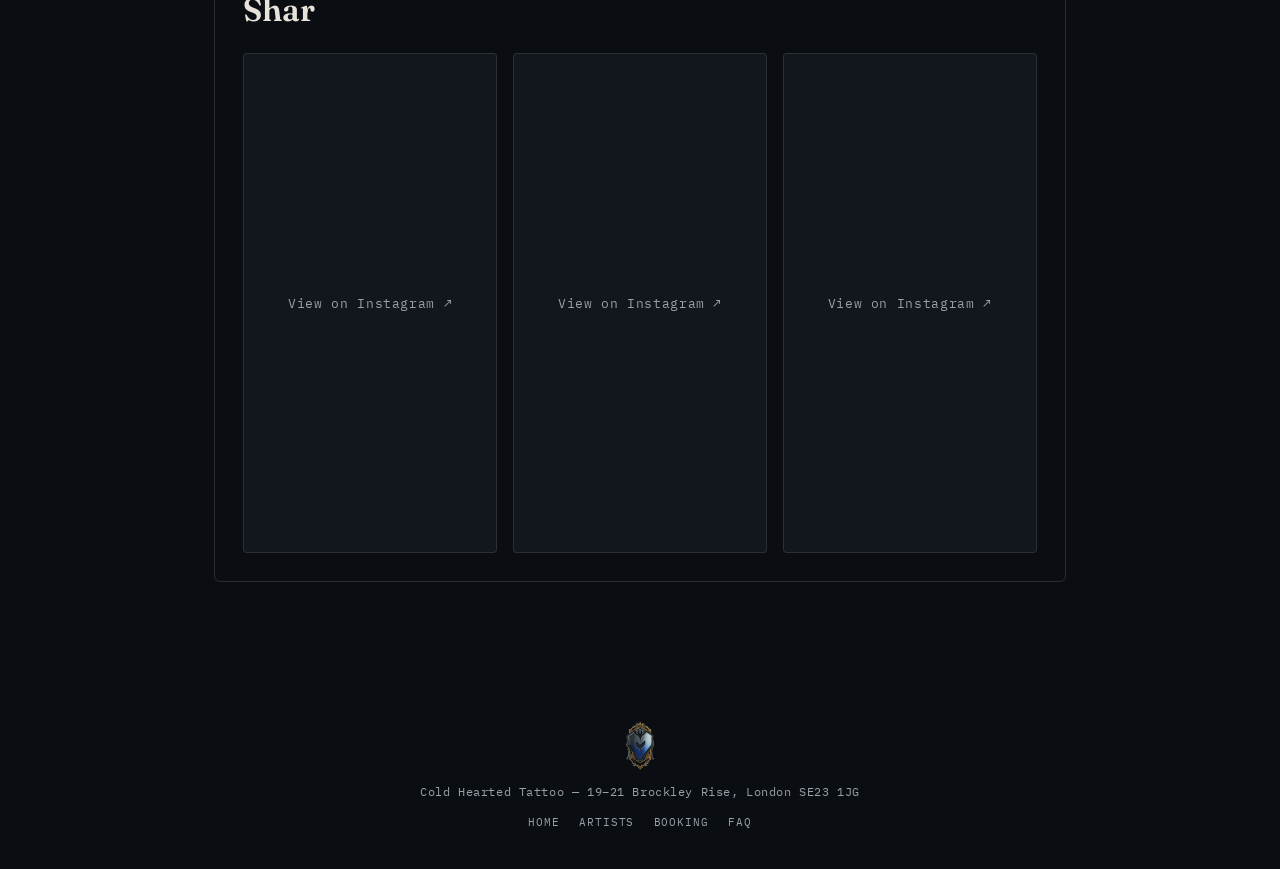
==== commit 9e06b0f1: "Update coldhearted-tattoo" ====
--- a/artists.html
+++ b/artists.html
@@ -53,6 +53,7 @@
             @ryanr.hart_
           </a>
         </div>
+        <div class="artist-highlights" data-ig-posts="https://www.instagram.com/reel/Dbc3esvNZK8/|https://www.instagram.com/p/DboCqMGjIGr/|https://www.instagram.com/p/C_vOVfCtvoY/"></div>
       </div>
 
       <div class="artist-card">
@@ -66,6 +67,7 @@
             @stickemtothehouse
           </a>
         </div>
+        <div class="artist-highlights" data-ig-posts="https://www.instagram.com/reel/DYegDe_tVTp/|https://www.instagram.com/p/DcpwwvuoRmU/|https://www.instagram.com/p/CyXo4bhoMxa/"></div>
       </div>
 
       <div class="artist-card">
@@ -79,6 +81,7 @@
             @darlingangels_ink
           </a>
         </div>
+        <div class="artist-highlights" data-ig-posts="https://www.instagram.com/reel/DNVPyegIS0s/|https://www.instagram.com/p/DPWbawIjVzu/|https://www.instagram.com/p/DN0N456Wg_h/"></div>
       </div>
 
       <div class="artist-card">
@@ -92,6 +95,7 @@
             @aquilina_official
           </a>
         </div>
+        <div class="artist-highlights" data-ig-posts="https://www.instagram.com/reel/DctjL4ktzMI/|https://www.instagram.com/p/Dbin3MDjSAJ/|https://www.instagram.com/p/Db_CdWbDZAk/"></div>
       </div>
 
       <div class="artist-card">
@@ -105,6 +109,7 @@
             @pierced2perfection_
           </a>
         </div>
+        <div class="artist-highlights" data-ig-posts="https://www.instagram.com/reel/Db6j14AMSyh/|https://www.instagram.com/p/DYSHi47jEbC/|https://www.instagram.com/p/DW_SuKhjNCV/"></div>
       </div>
     </div>
   </section>
@@ -121,5 +126,67 @@
   </div>
 </footer>
 
+<script>
+(function () {
+  // Instagram's embed.js self-processes every ".instagram-media" blockquote
+  // already in the DOM the instant it loads -- that happens automatically,
+  // independent of any later scoped process(element) call. So instead of
+  // pre-rendering all 15 blockquotes and hiding them, each artist's post
+  // URLs are stashed in data-ig-posts and the blockquotes are only CREATED
+  // once that card scrolls into view. That way whichever card triggers the
+  // very first script load only has its own 3 posts in the DOM at that
+  // moment, and later cards inject+reprocess incrementally as the visitor
+  // scrolls -- pacing the requests instead of firing all 15 in one burst,
+  // which is what caused Instagram's embed widget to silently render blank
+  // for everything past the first few during testing.
+  var embedScriptLoading = false;
+  var embedScriptReady = false;
+  var onReadyQueue = [];
+  function ensureEmbedScript(cb) {
+    if (embedScriptReady) { cb(); return; }
+    onReadyQueue.push(cb);
+    if (embedScriptLoading) return;
+    embedScriptLoading = true;
+    var s = document.createElement('script');
+    s.src = 'https://www.instagram.com/embed.js';
+    s.async = true;
+    s.onload = function () {
+      embedScriptReady = true;
+      onReadyQueue.forEach(function (fn) { fn(); });
+      onReadyQueue = [];
+    };
+    document.body.appendChild(s);
+  }
+  var observer = new IntersectionObserver(function (entries) {
+    entries.forEach(function (entry) {
+      if (!entry.isIntersecting) return;
+      var el = entry.target;
+      observer.unobserve(el);
+      var urls = (el.getAttribute('data-ig-posts') || '').split('|').filter(Boolean);
+      urls.forEach(function (url) {
+        var bq = document.createElement('blockquote');
+        bq.className = 'instagram-media';
+        bq.setAttribute('data-instgrm-permalink', url);
+        bq.setAttribute('data-instgrm-version', '14');
+        // Fallback content in case Instagram's widget doesn't render this
+        // one (it silently shows blank instead of erroring under load) --
+        // Embeds.process() replaces this entirely with the real embed on
+        // success, so it's only ever seen when that fails.
+        var fallback = document.createElement('a');
+        fallback.href = url;
+        fallback.target = '_blank';
+        fallback.rel = 'noopener';
+        fallback.textContent = 'View on Instagram ↗';
+        bq.appendChild(fallback);
+        el.appendChild(bq);
+      });
+      ensureEmbedScript(function () { window.instgrm.Embeds.process(); });
+    });
+  }, { rootMargin: '150px 0px' });
+  document.querySelectorAll('.artist-highlights').forEach(function (el) {
+    observer.observe(el);
+  });
+})();
+</script>
 </body>
 </html>
--- a/css/style.css
+++ b/css/style.css
@@ -535,8 +535,24 @@
 .artist-highlights {
   display: grid; grid-template-columns: repeat(auto-fill, minmax(220px, 1fr)); gap: 1rem;
   margin-top: 1.5rem;
+  /* Reserve real space before Instagram's JS processes the blockquotes --
+     unprocessed, they collapse to ~0 height, which would cluster every
+     card near the top of the page and defeat scroll-based lazy loading. */
+  min-height: 500px;
 }
 .artist-highlights .instagram-media { margin: 0 !important; width: 100% !important; min-width: 0 !important; }
+.artist-highlights blockquote.instagram-media {
+  display: flex; align-items: center; justify-content: center;
+  height: 500px;
+  border: 1px solid rgba(231, 227, 218, 0.12);
+  border-radius: 4px;
+  background: var(--ink-raised);
+}
+.artist-highlights blockquote.instagram-media a {
+  font-family: var(--font-mono); font-size: 0.8rem; letter-spacing: 0.05em;
+  color: var(--bone-dim); text-align: center; padding: 1rem;
+}
+.artist-highlights blockquote.instagram-media a:hover { color: var(--frost); }
 @media (max-width: 600px) {
   .artist-card-head { flex-direction: column; align-items: flex-start; gap: 0.6rem; }
 }
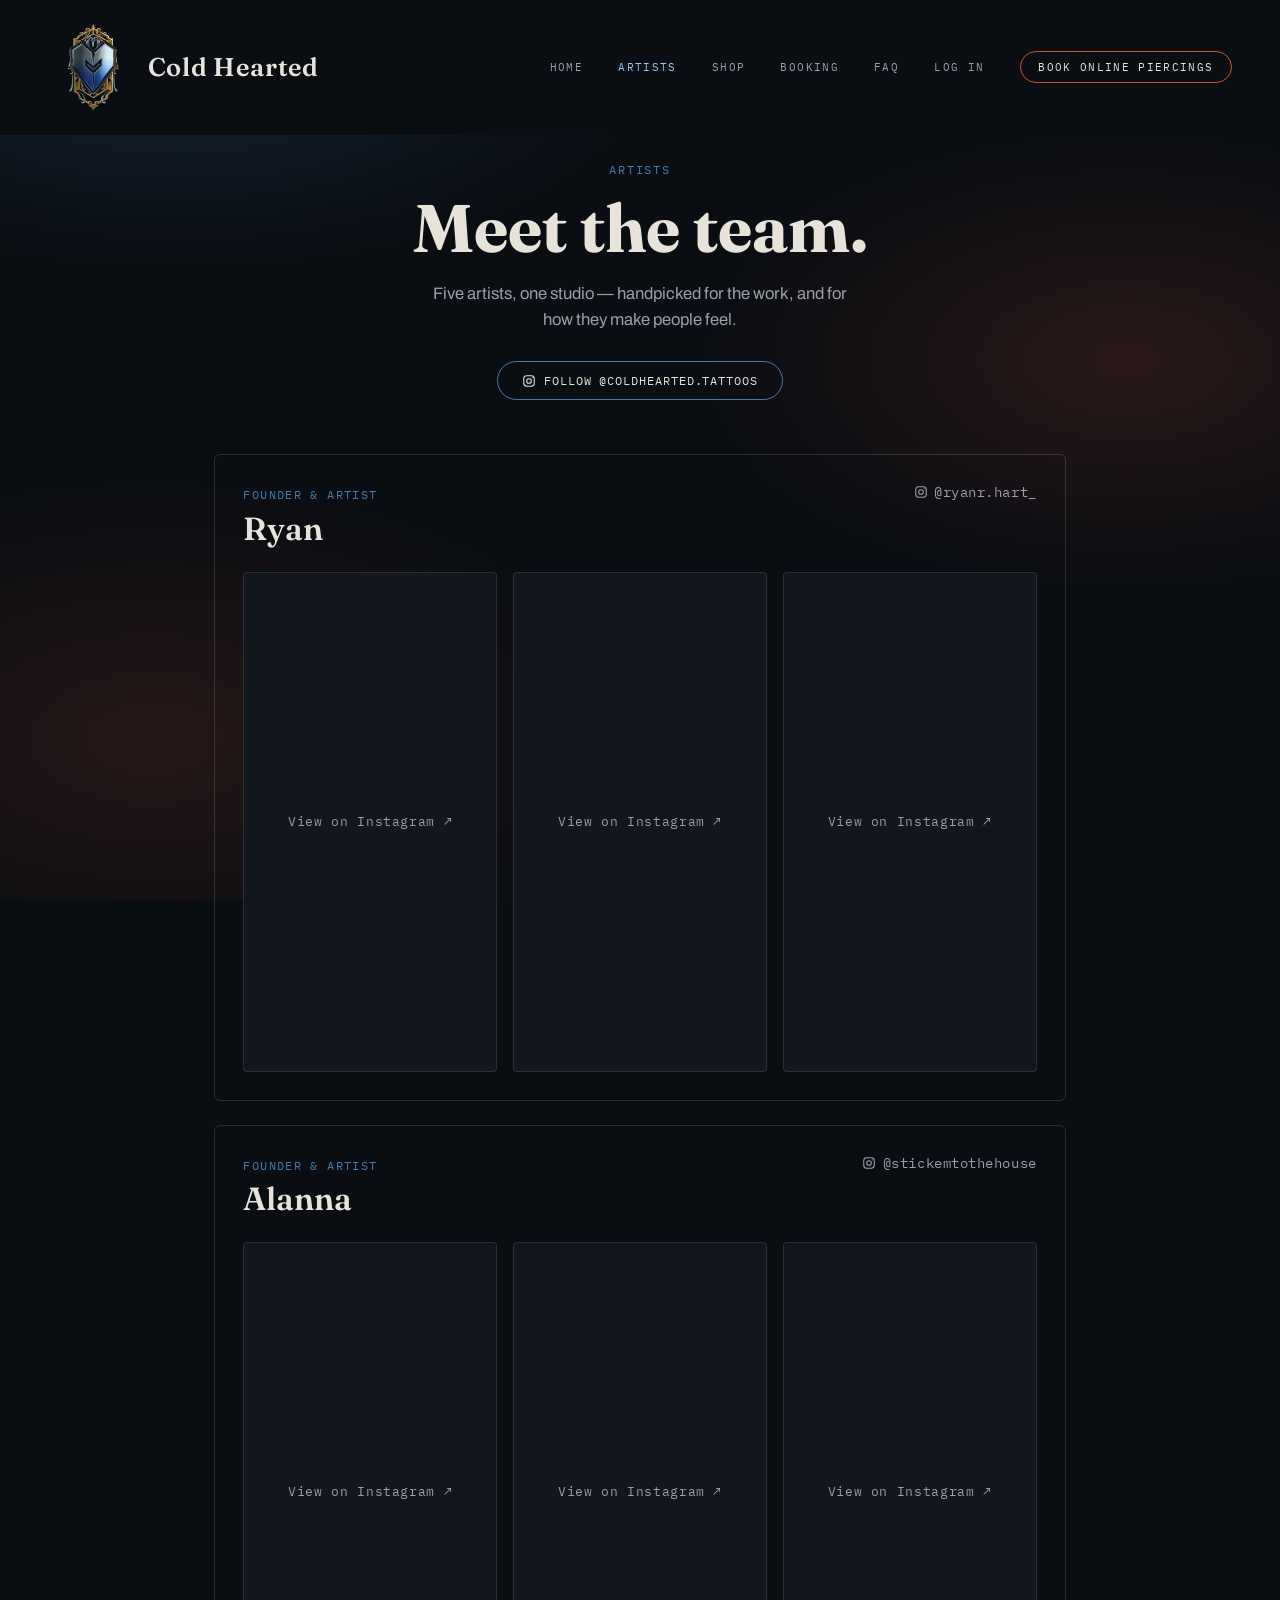
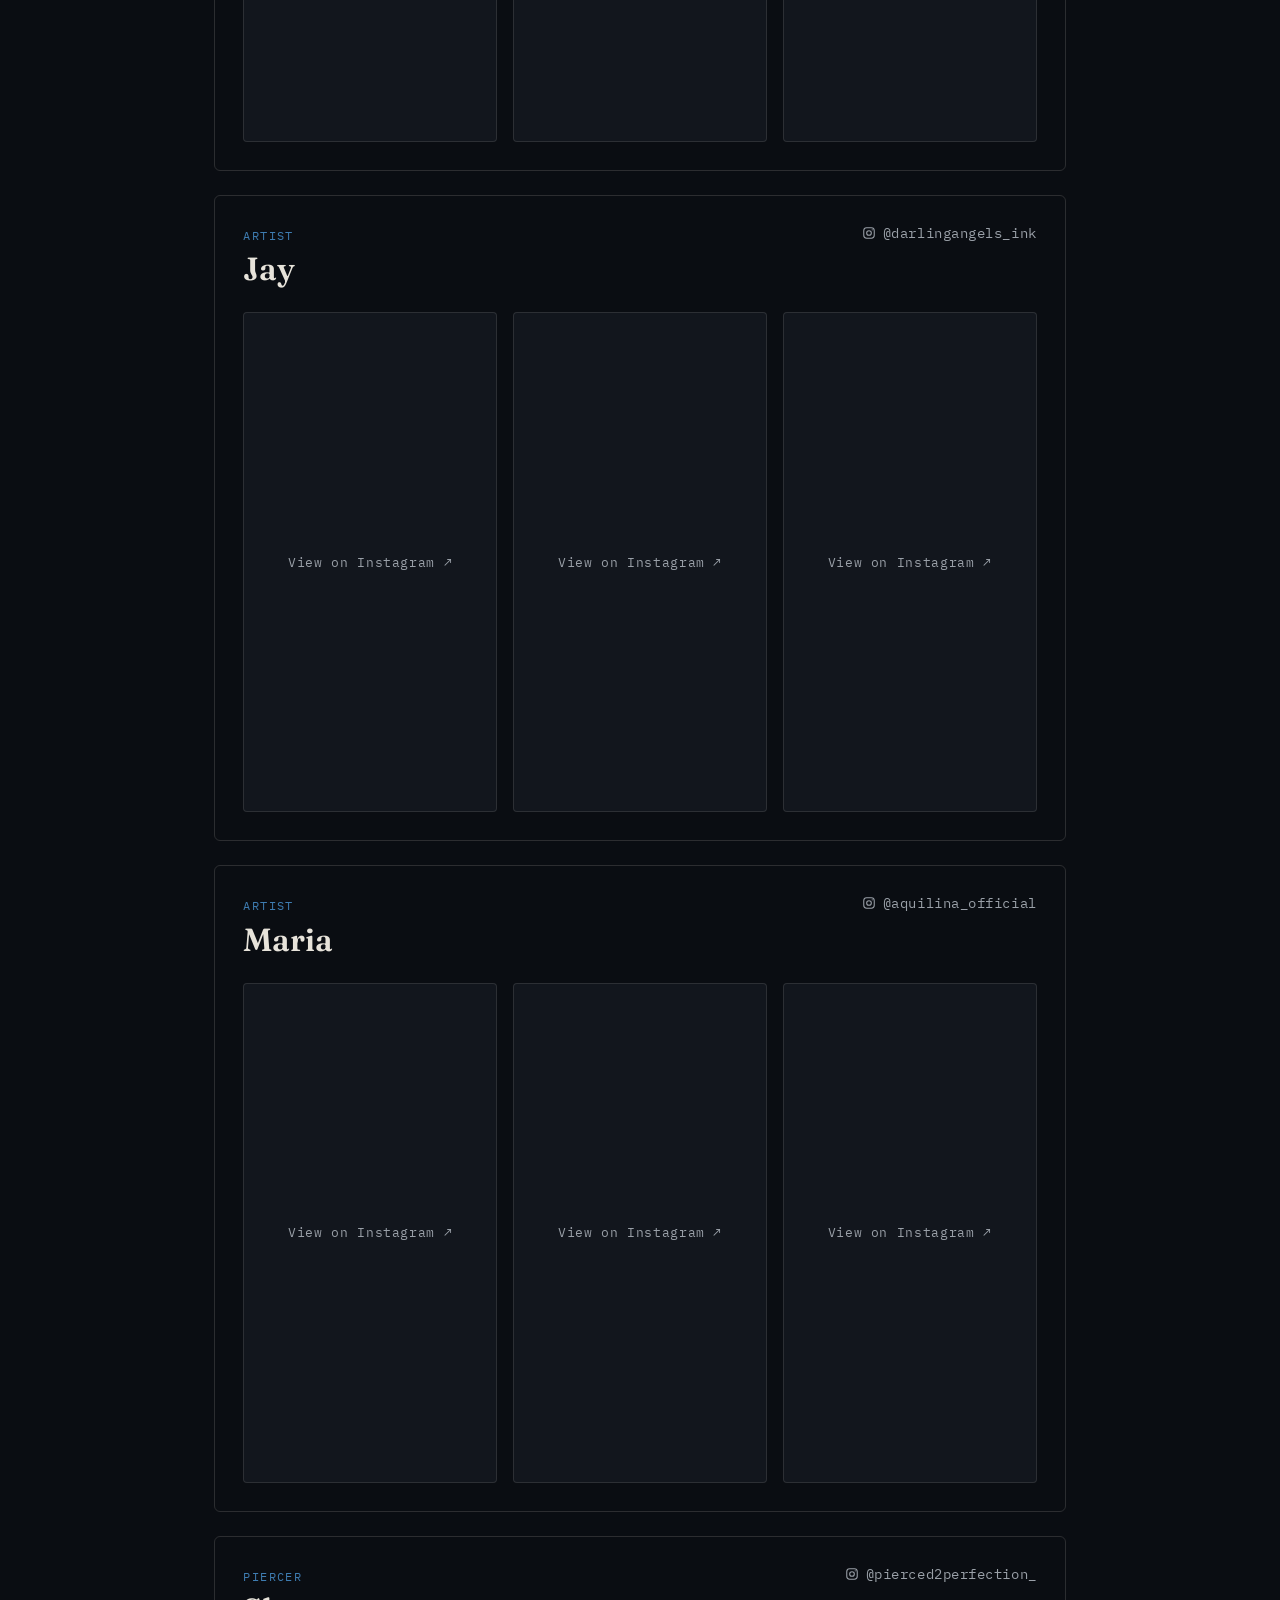
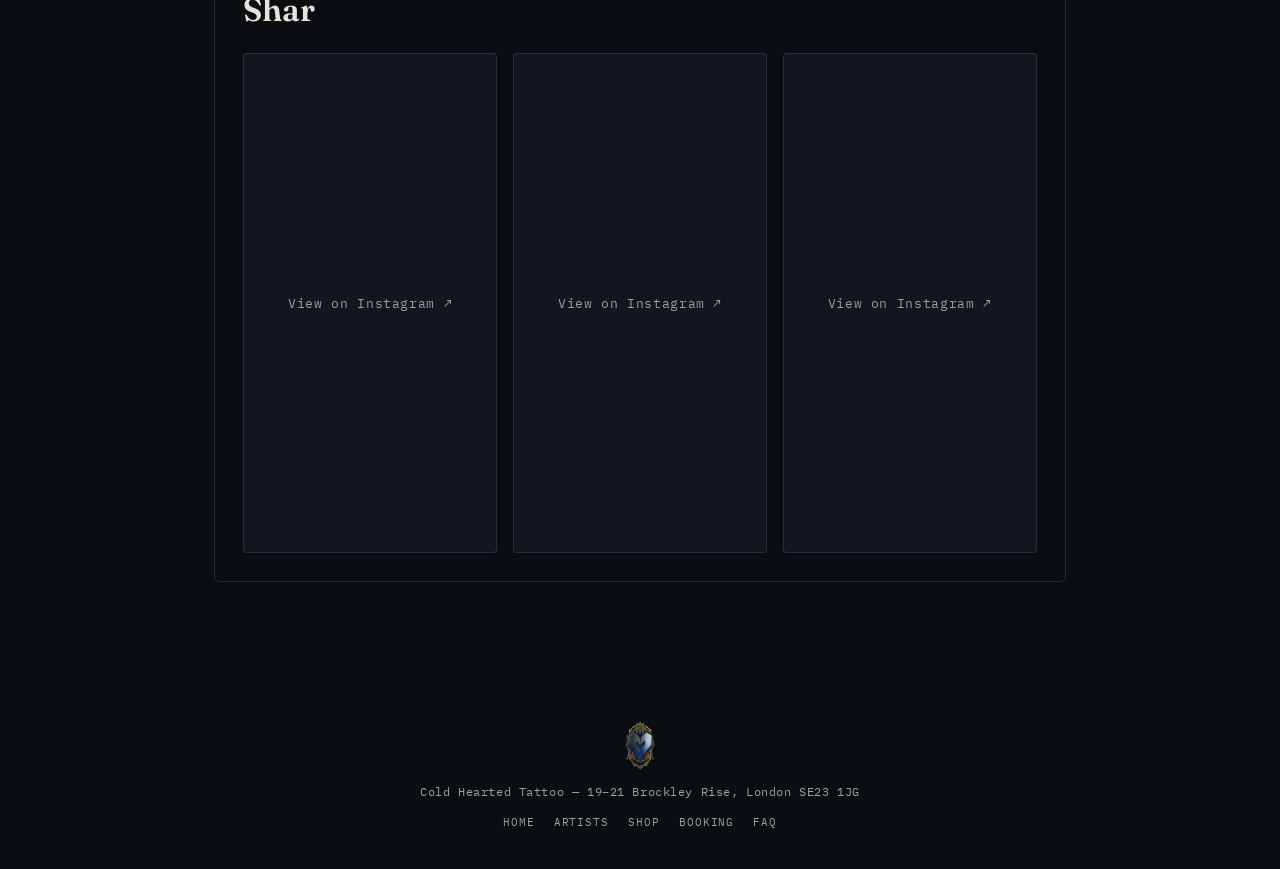
==== commit d8912a70: "Update coldhearted-tattoo" ====
--- a/artists.html
+++ b/artists.html
@@ -18,15 +18,20 @@
       <img src="assets/logo-mark.png" alt="Cold Hearted Tattoo mark">
       <span>Cold Hearted</span>
     </a>
+    <button class="nav-toggle" aria-label="Toggle menu" aria-expanded="false">
+      <span></span><span></span><span></span>
+    </button>
     <div class="nav-links">
       <a href="index.html">Home</a>
       <a href="artists.html" class="nav-current">Artists</a>
+      <a href="shop.html">Shop</a>
       <a href="booking.html">Booking</a>
       <a href="faq.html">FAQ</a>
       <a href="login.html">Log In</a>
       <a href="piercings.html" class="nav-cta">Book Online Piercings</a>
     </div>
   </nav>
+  <div class="nav-scrim"></div>
 </header>
 
 <main>
@@ -121,6 +126,7 @@
   <div class="footer-links">
     <a href="index.html">Home</a>
     <a href="artists.html">Artists</a>
+    <a href="shop.html">Shop</a>
     <a href="booking.html">Booking</a>
     <a href="faq.html">FAQ</a>
   </div>
@@ -188,5 +194,6 @@
   });
 })();
 </script>
+<script src="js/nav.js"></script>
 </body>
 </html>
--- a/css/style.css
+++ b/css/style.css
@@ -15,7 +15,16 @@
 }
 
 * { box-sizing: border-box; }
-html { scroll-behavior: auto; }
+html {
+  scroll-behavior: auto;
+  /* Off-screen scroll-sections still carry their GSAP entrance transform
+     (e.g. slide-left/-right's +-80px) the instant the page loads, even
+     while visibility:hidden -- that's enough to inflate the document's
+     scrollable width past the viewport on narrower phones. overflow-x on
+     body alone doesn't stop that growth on mobile Safari; it has to be on
+     html too, or the fixed badge layer shows through the gap on one side. */
+  overflow-x: hidden;
+}
 body {
   margin: 0;
   background:
@@ -109,6 +118,29 @@
 }
 .nav-cta:hover { background: var(--ember); color: var(--ink) !important; }
 
+/* Mobile menu toggle -- hidden on desktop, shown + wired to a slide-in
+   .nav-links panel at the 768px breakpoint (see js/nav.js). */
+.nav-toggle {
+  display: none; flex-direction: column; justify-content: center; gap: 5px;
+  width: 34px; height: 34px; padding: 0; margin: 0;
+  background: none; border: none; cursor: pointer; flex-shrink: 0;
+  position: relative; z-index: 601;
+}
+.nav-toggle span {
+  display: block; width: 100%; height: 2px; background: var(--bone);
+  transition: transform 0.25s ease, opacity 0.25s ease;
+}
+.nav-toggle.is-open span:nth-child(1) { transform: translateY(7px) rotate(45deg); }
+.nav-toggle.is-open span:nth-child(2) { opacity: 0; }
+.nav-toggle.is-open span:nth-child(3) { transform: translateY(-7px) rotate(-45deg); }
+.nav-scrim {
+  position: fixed; inset: 0; z-index: 599;
+  background: rgba(10, 13, 18, 0.7);
+  opacity: 0; visibility: hidden;
+  transition: opacity 0.3s ease, visibility 0.3s ease;
+}
+.nav-scrim.nav-open { opacity: 1; visibility: visible; }
+
 /* ---------- Hero ---------- */
 .hero-standalone {
   position: relative; z-index: 10;
@@ -198,7 +230,7 @@
 }
 
 /* ---------- Scroll container & sections ---------- */
-#scroll-container { position: relative; height: 800vh; z-index: 3; }
+#scroll-container { position: relative; height: 656vh; z-index: 3; }
 .scroll-section {
   position: absolute; top: 0; left: 0; width: 100%;
 }
@@ -222,6 +254,11 @@
   border: 1px solid rgba(231, 227, 218, 0.15);
   box-shadow: 0 20px 60px rgba(0, 0, 0, 0.45);
 }
+/* The portfolio image already shows desktop-side via the paired .section-media
+   block (same enter/leave window as Who We Are) -- this second copy, inline
+   inside Who We Are's own text, is mobile-only so the image isn't lost when
+   .section-media hides on mobile (see the mobile media query below). */
+.who-we-are-mobile-img { display: none; }
 
 .section-content { display: flex; min-height: 88vh; }
 .section-label {
@@ -247,23 +284,6 @@
 .scroll-section:nth-of-type(2) { --accent: #8A6E7C; }
 .scroll-section:nth-of-type(3) { --accent: var(--ember); }
 .scroll-section:nth-of-type(5) { --accent: var(--steel); }
-
-/* Stats */
-.section-stats {
-  min-height: 70vh; display: flex; align-items: center; justify-content: center;
-}
-.stats-grid {
-  display: flex; gap: clamp(2.5rem, 6vw, 6rem); text-align: center;
-}
-.stat { display: flex; flex-direction: column; align-items: center; }
-.stat-number {
-  font-family: var(--font-display); font-weight: 700;
-  font-size: clamp(3rem, 7vw, 5.5rem); color: var(--frost); line-height: 1;
-}
-.stat-label {
-  font-family: var(--font-mono); font-size: 0.72rem; letter-spacing: 0.1em;
-  text-transform: uppercase; color: var(--bone-dim); margin-top: 0.8rem;
-}
 
 /* CTA */
 .section-cta {
@@ -574,6 +594,39 @@
   line-height: 1.6; margin: 0 0 2.5rem;
 }
 
+/* Shop page -- same wide, centered treatment as FAQ/Artists. */
+.shop-page .static-hero, .shop-page .static-content { max-width: 66rem; margin-left: auto; margin-right: auto; }
+.shop-page .static-hero { text-align: center; }
+.shop-page .static-hero p { margin-left: auto; margin-right: auto; }
+.shop-grid {
+  display: grid; grid-template-columns: repeat(auto-fill, minmax(240px, 1fr)); gap: 1.75rem;
+  margin: 0 0 2rem;
+}
+.shop-card {
+  border: 1px solid rgba(231, 227, 218, 0.15);
+  border-radius: 6px;
+  overflow: hidden;
+}
+.shop-card img {
+  width: 100%; aspect-ratio: 4 / 5; object-fit: cover;
+  background: var(--ink-raised);
+}
+.shop-card-body { padding: 1.25rem; }
+.shop-card-body h3 {
+  font-family: var(--font-display); font-weight: 600; font-size: 1.1rem;
+  color: var(--bone); margin: 0 0 0.5rem;
+}
+.shop-price {
+  display: block; font-family: var(--font-mono); font-size: 0.9rem;
+  color: var(--bone-dim); margin-bottom: 0.9rem;
+}
+.shop-enquire {
+  display: inline-flex; align-items: center; gap: 0.4rem;
+  font-family: var(--font-mono); font-size: 0.8rem; letter-spacing: 0.05em;
+  color: var(--ember-bright);
+}
+.shop-enquire:hover { color: var(--frost); }
+
 /* ---------- Reduced motion ---------- */
 @media (prefers-reduced-motion: reduce) {
   .scroll-indicator svg { animation: none; }
@@ -583,7 +636,7 @@
 
 /* ---------- Mobile ---------- */
 @media (max-width: 768px) {
-  #scroll-container { height: 550vh; }
+  #scroll-container { height: 451vh; }
   .align-top, .align-bottom { padding-left: 6vw; padding-right: 6vw; align-items: center; }
   .align-top .section-inner, .align-bottom .section-inner { max-width: 100%; }
   .section-content { text-align: center; justify-content: center; }
@@ -594,18 +647,39 @@
     padding-top: 3rem; padding-bottom: 3rem;
   }
   .marquee-text { font-size: 8vw; }
-  .stats-grid { flex-direction: column; gap: 2.5rem; }
-  .nav-links { gap: 1rem; }
-  .nav-links a:not(.nav-cta) { display: none; }
+  .who-we-are-mobile-img { display: block; width: 100%; max-width: 22rem; margin: 1.75rem auto 0; }
+  .nav-mark img { width: 52px; height: 52px; }
+  .nav-mark span { font-size: 1.15rem; }
+  .nav-toggle { display: flex; }
+  .nav-links {
+    position: fixed; top: 0; right: 0; z-index: 600;
+    width: min(78vw, 320px); height: 100vh;
+    flex-direction: column; align-items: stretch;
+    gap: 0; padding: 6.5rem 2rem 2rem;
+    background: var(--ink); border-left: 1px solid rgba(231, 227, 218, 0.1);
+    transform: translateX(100%);
+    transition: transform 0.3s ease;
+  }
+  .nav-links.nav-open { transform: translateX(0); }
+  .nav-links a {
+    font-size: 0.8rem; padding: 1rem 0;
+    border-bottom: 1px solid rgba(231, 227, 218, 0.08);
+  }
+  .nav-links a.nav-cta {
+    margin-top: 1.5rem; text-align: center; border-bottom: 1px solid var(--ember);
+  }
   .gallery-track img { width: 100%; flex: 0 0 100%; }
   /* Shares Who We Are's exact scroll window (see data-enter/leave in
      index.html), so on mobile -- where sections collapse to one centered
      column -- both would stack on top of each other at the same position.
-     Simplest fix: keep the portfolio image a desktop-only accent, same as
-     how the main nav links already simplify away on mobile. */
+     The image itself isn't lost on mobile: .who-we-are-mobile-img above is
+     a second copy placed inline inside Who We Are's own text instead. */
   .section-media { display: none; }
   .booking-steps { grid-template-columns: 1fr; }
   .static-hero, .static-content { padding-left: 6vw; padding-right: 6vw; }
   .contact-form-row { flex-direction: column; gap: 1.4rem; }
   .booking-layout { grid-template-columns: 1fr; }
-}
+  .booking-hours-row { flex-direction: column; align-items: flex-start; gap: 0.3rem; }
+  .booking-hours-row span:first-child { min-width: 0; }
+  .booking-hours-row span:last-child { text-align: left; }
+}
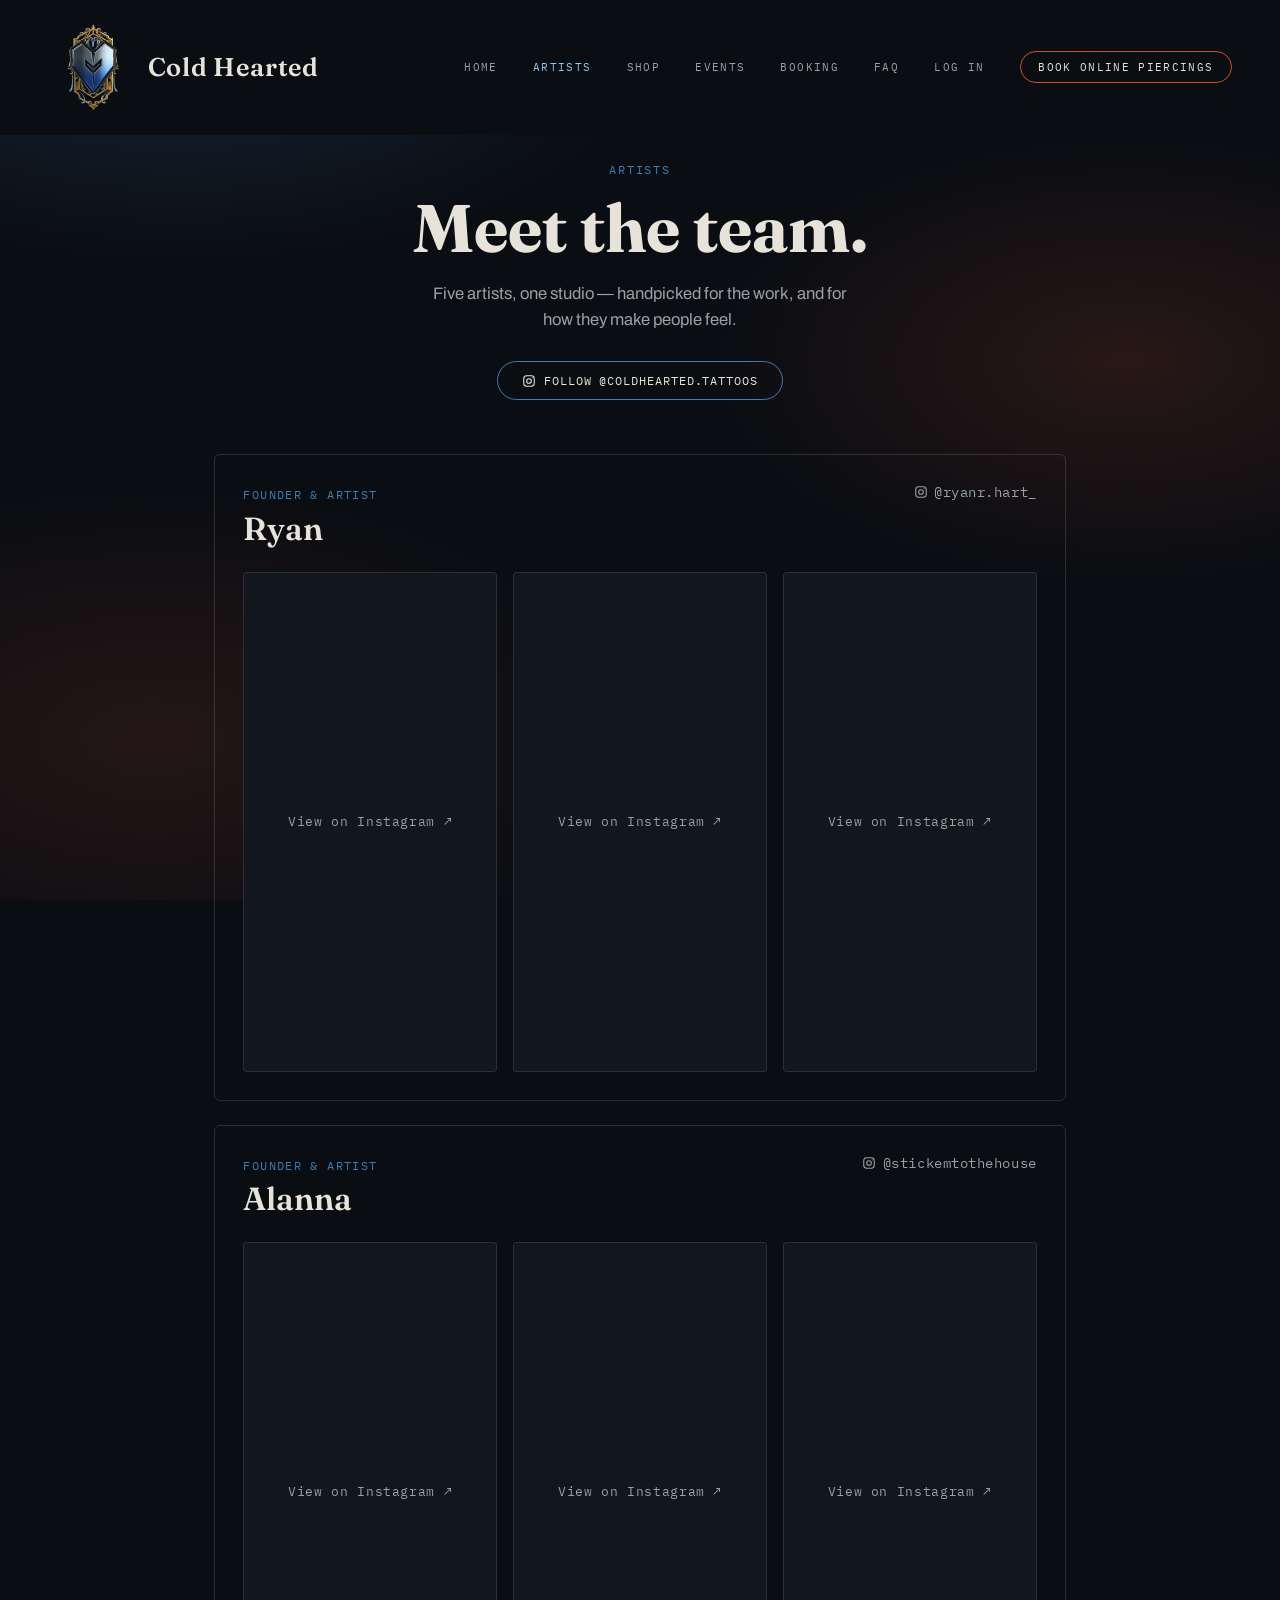
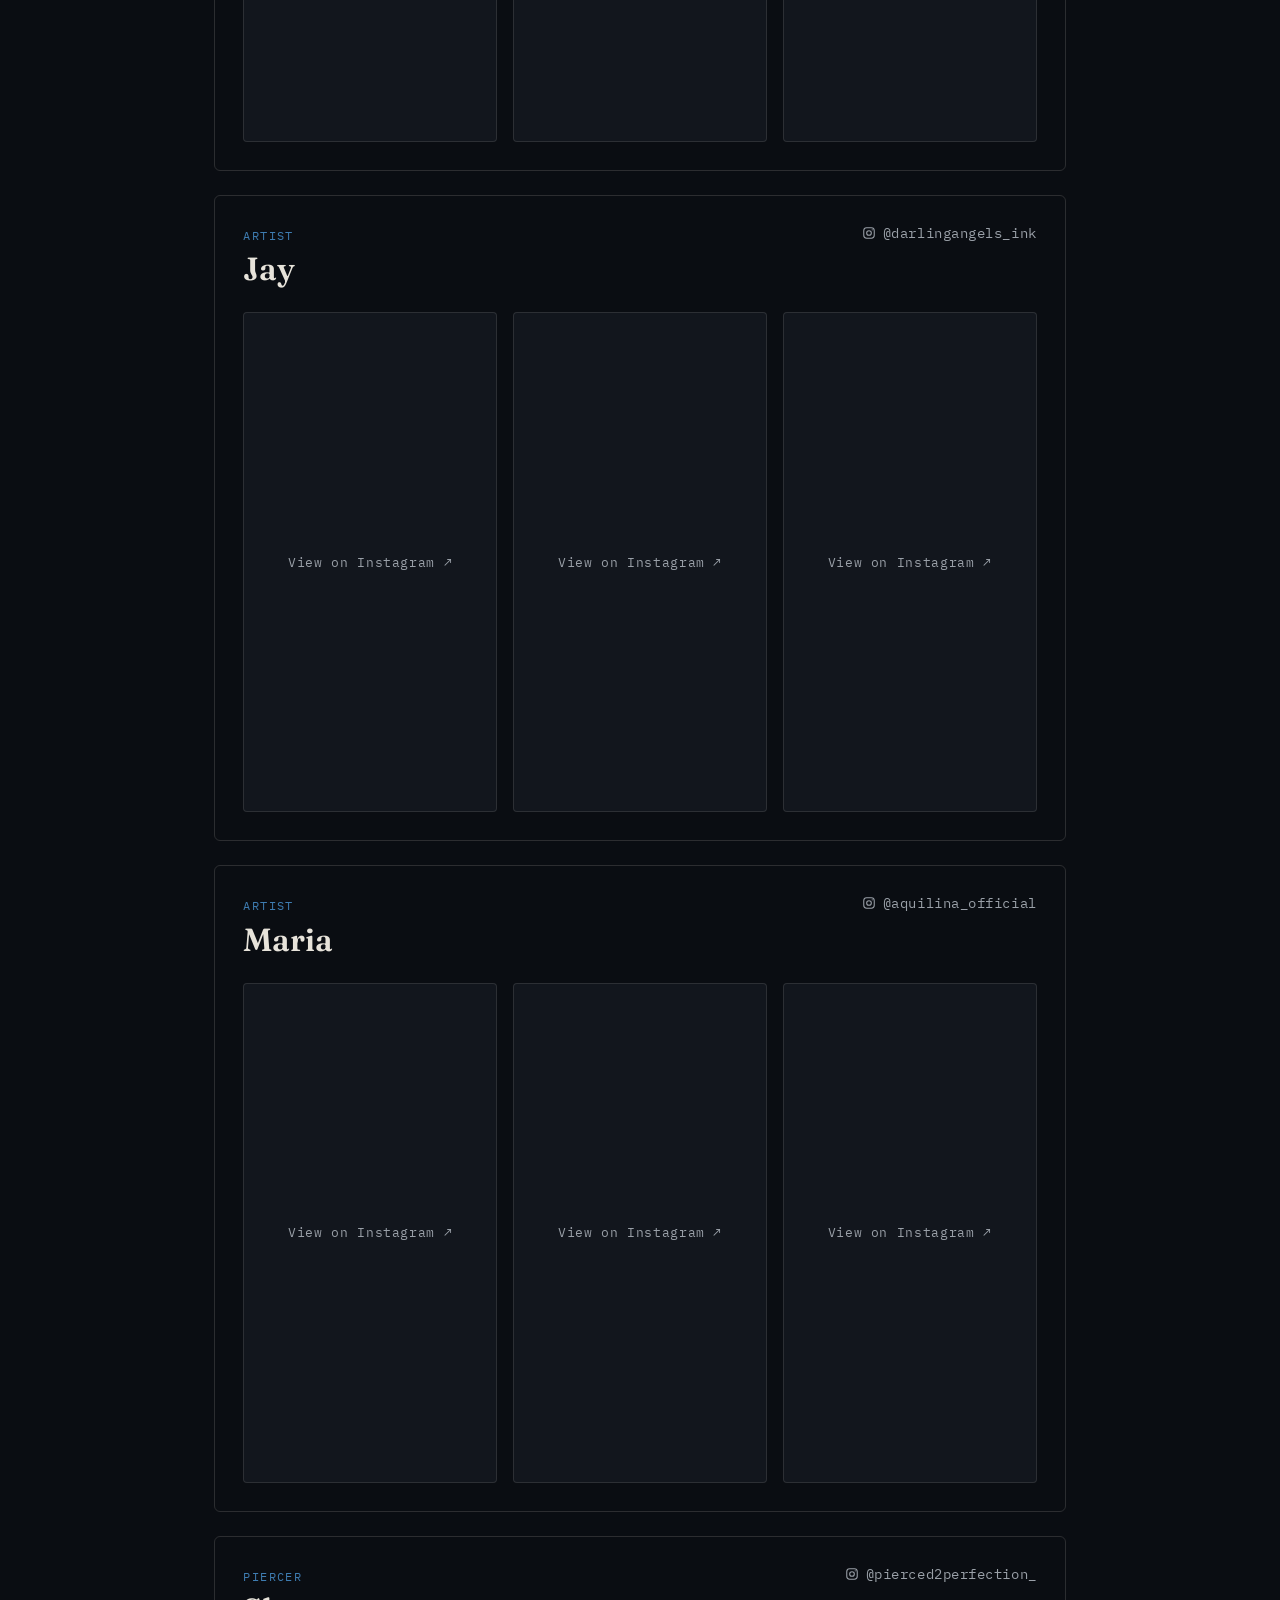
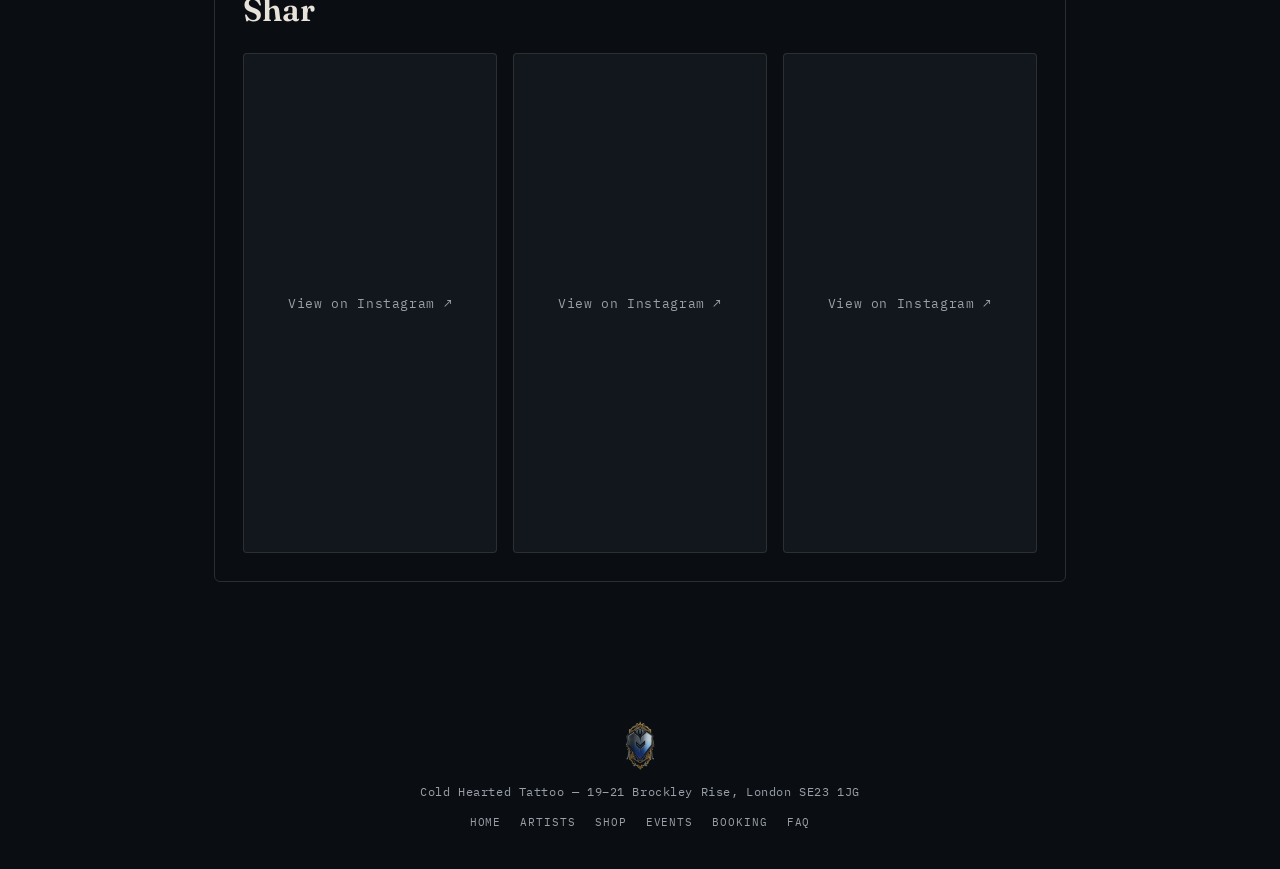
==== commit c3ec3db2: "Update coldhearted-tattoo" ====
--- a/artists.html
+++ b/artists.html
@@ -25,6 +25,7 @@
       <a href="index.html">Home</a>
       <a href="artists.html" class="nav-current">Artists</a>
       <a href="shop.html">Shop</a>
+      <a href="events.html">Events</a>
       <a href="booking.html">Booking</a>
       <a href="faq.html">FAQ</a>
       <a href="login.html">Log In</a>
@@ -127,6 +128,7 @@
     <a href="index.html">Home</a>
     <a href="artists.html">Artists</a>
     <a href="shop.html">Shop</a>
+    <a href="events.html">Events</a>
     <a href="booking.html">Booking</a>
     <a href="faq.html">FAQ</a>
   </div>
--- a/css/style.css
+++ b/css/style.css
@@ -626,6 +626,36 @@
   color: var(--ember-bright);
 }
 .shop-enquire:hover { color: var(--frost); }
+
+/* Events page -- same wide, centered treatment as Shop/FAQ/Artists. */
+.events-page .static-hero, .events-page .static-content { max-width: 66rem; margin-left: auto; margin-right: auto; }
+.events-page .static-hero { text-align: center; }
+.events-page .static-hero p { margin-left: auto; margin-right: auto; }
+.timeline { display: flex; flex-direction: column; gap: 1.5rem; margin: 0 0 2.5rem; }
+.timeline-item {
+  display: flex; gap: 1.75rem;
+  padding: 1.5rem 1.75rem;
+  border: 1px solid rgba(231, 227, 218, 0.15);
+  border-radius: 6px;
+}
+.timeline-date {
+  flex: 0 0 auto; min-width: 6rem;
+  font-family: var(--font-mono); font-size: 0.8rem; letter-spacing: 0.08em;
+  text-transform: uppercase; color: var(--ember-bright);
+  padding-top: 0.2rem;
+}
+.timeline-item h3 {
+  font-family: var(--font-display); font-weight: 600; font-size: 1.25rem;
+  color: var(--bone); margin: 0 0 0.5rem;
+}
+.timeline-item p {
+  font-family: var(--font-body); font-size: 0.95rem; color: var(--bone-dim);
+  line-height: 1.6; margin: 0;
+}
+@media (max-width: 600px) {
+  .timeline-item { flex-direction: column; gap: 0.5rem; }
+  .timeline-date { min-width: 0; }
+}
 
 /* ---------- Reduced motion ---------- */
 @media (prefers-reduced-motion: reduce) {
